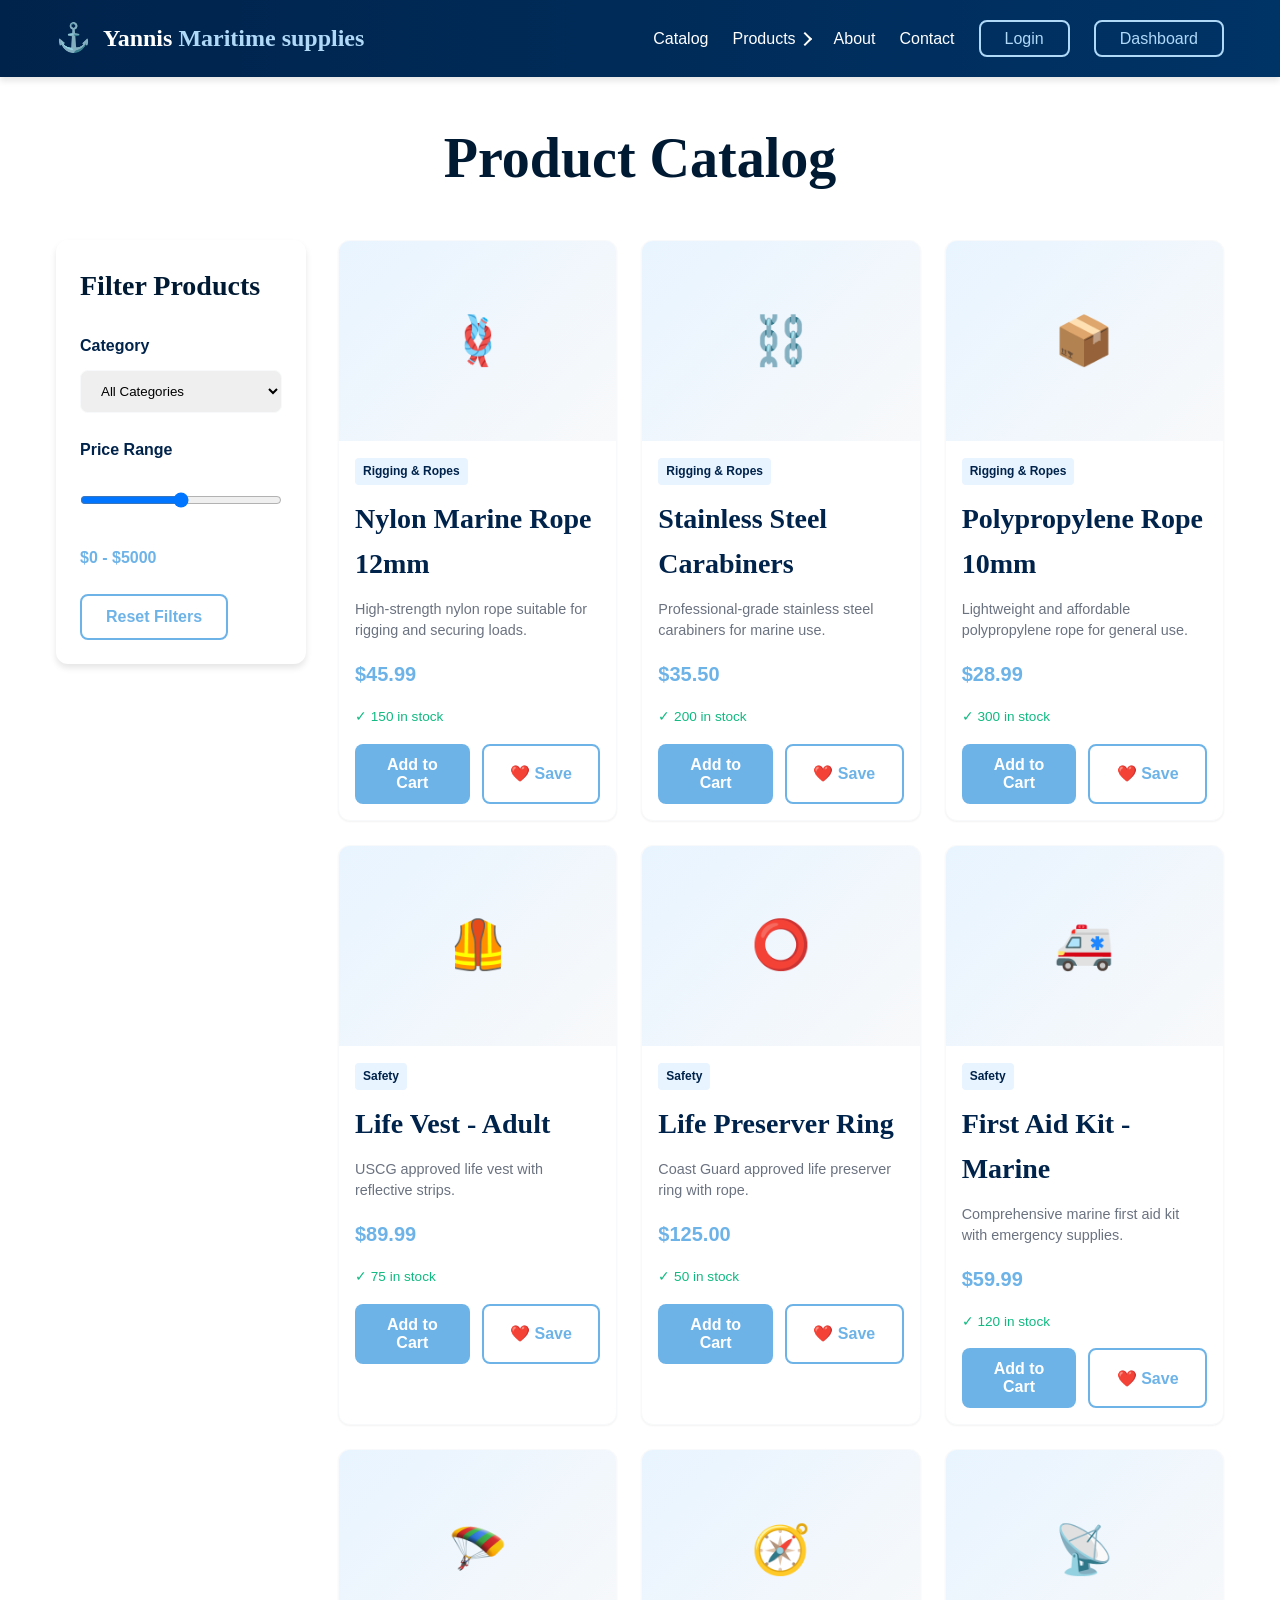
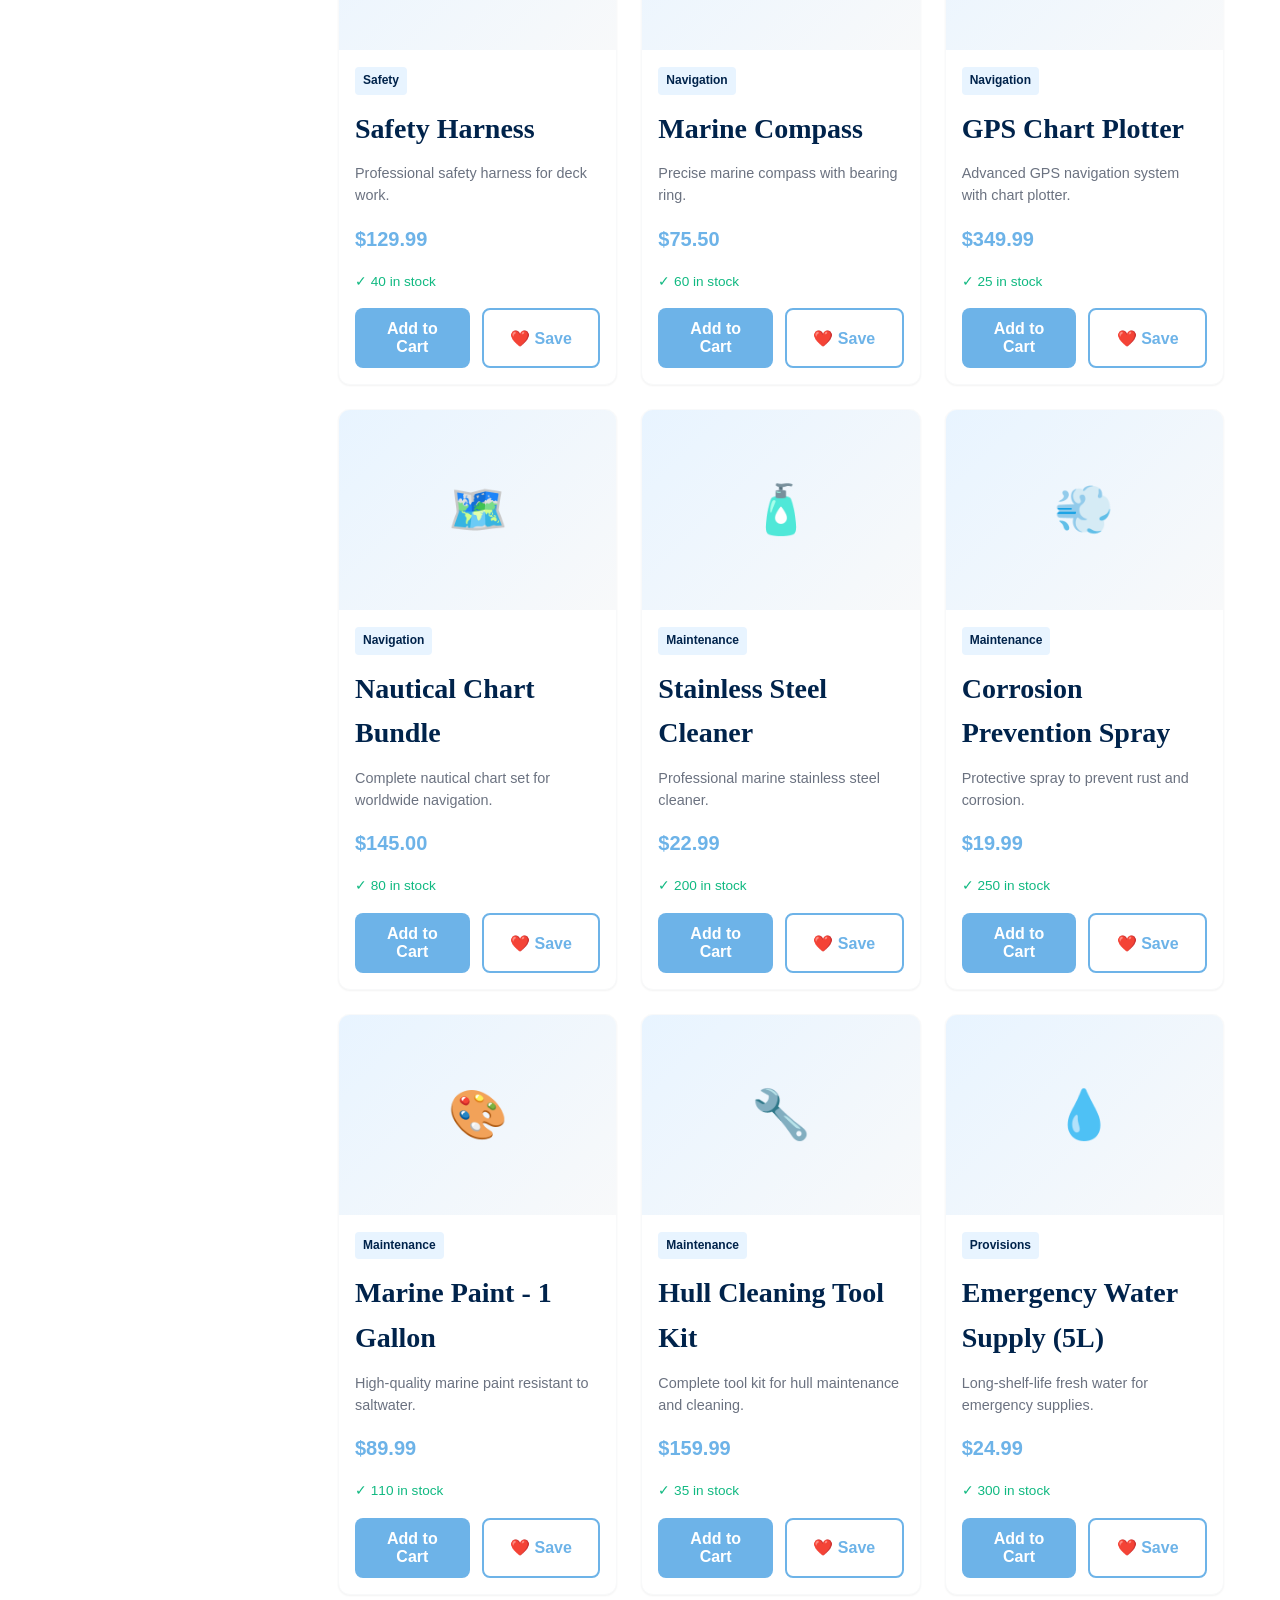
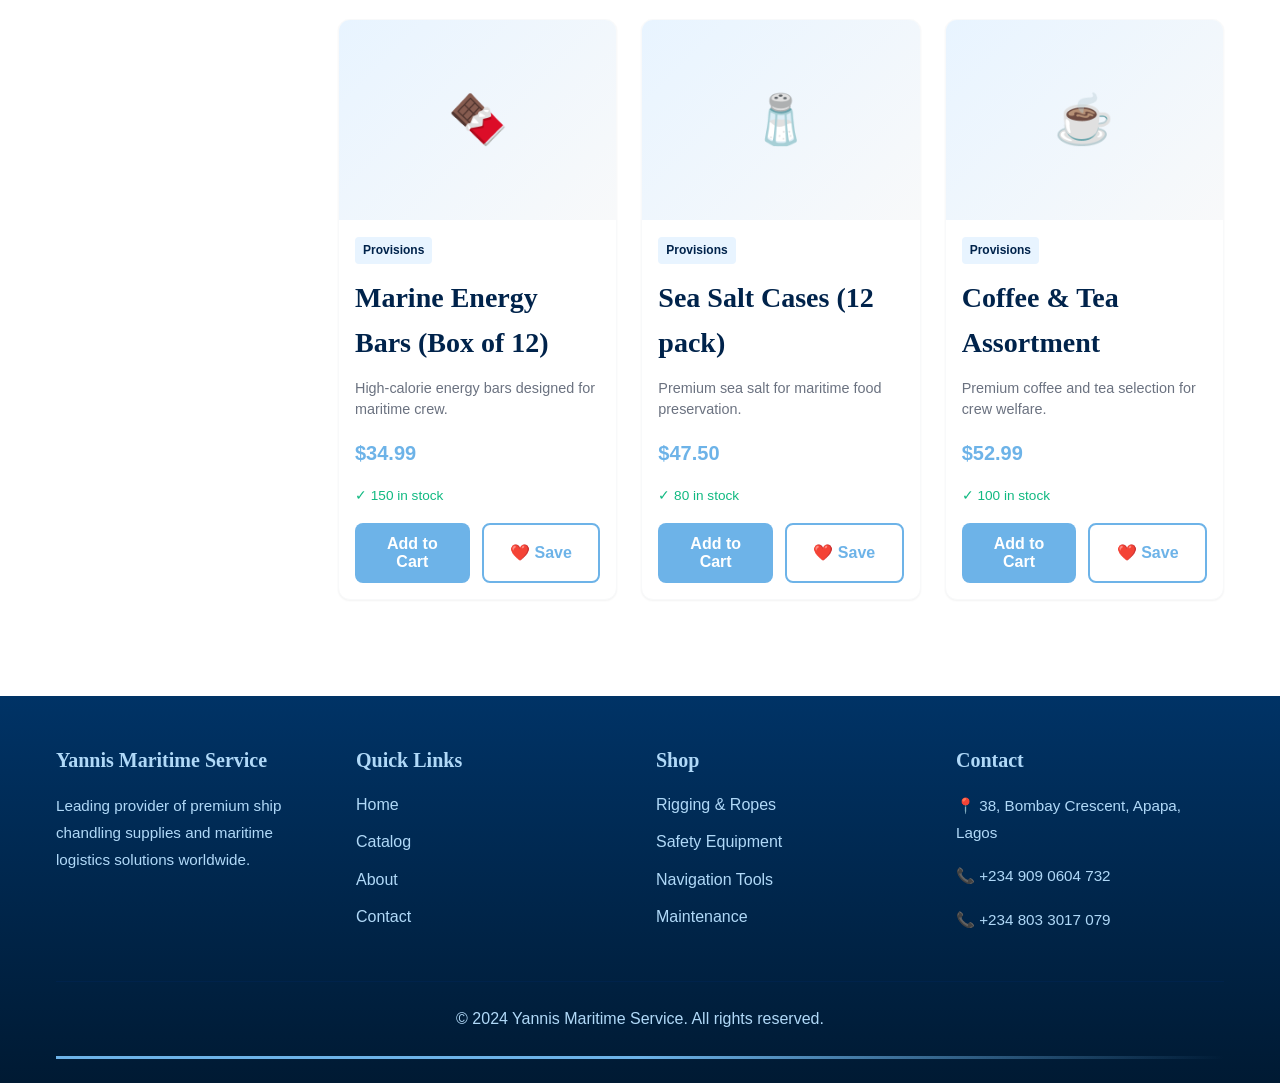
==== catalog.html @ 9919a370 "Initial project import" ====
<!doctype html>
<html lang="en">
  <head>
    <meta charset="UTF-8" />
    <meta name="viewport" content="width=device-width, initial-scale=1.0" />
    <title>Product Catalog - Yannis Maritime Service</title>
    <link rel="stylesheet" href="css/styles.css" />
    <link rel="stylesheet" href="css/responsive.css" />
  </head>
  <body>
    <!-- Navigation -->
    <nav class="navbar">
      <div class="container">
        <div class="nav-content">
          <div class="logo">
            <span class="logo-icon">⚓</span>
            <span class="logo-text"
              >Yannis <span class="logo-accent">Maritime supplies</span></span
            >
          </div>

          <div class="nav-toggle" id="navToggle">
            <span></span>
            <span></span>
            <span></span>
          </div>

          <ul class="nav-menu" id="navMenu">
            <li><a href="catalog.html">Catalog</a></li>
            <li class="dropdown">
              <a href="#products" class="dropdown-toggle">Products</a>
              <ul class="dropdown-menu">
                <li>
                  <a href="catalog.html?category=rigging">Rigging & Ropes</a>
                </li>
                <li>
                  <a href="catalog.html?category=safety">Safety Equipment</a>
                </li>
                <li>
                  <a href="catalog.html?category=navigation"
                    >Navigation Tools</a
                  >
                </li>
                <li>
                  <a href="catalog.html?category=maintenance">Maintenance</a>
                </li>
                <li>
                  <a href="catalog.html?category=provisions">Provisions</a>
                </li>
              </ul>
            </li>
            <li><a href="index.html#about">About</a></li>
            <li><a href="index.html#contact">Contact</a></li>
            <li><a href="login.html" class="btn-login">Login</a></li>
            <li>
              <a href="dashboard.html" class="btn-dashboard">Dashboard</a>
            </li>
          </ul>
        </div>
      </div>
    </nav>

    <!-- Catalog Section -->
    <section class="catalog-section">
      <div class="container">
        <h1>Product Catalog</h1>

        <div class="catalog-wrapper">
          <!-- Filter Section -->
          <aside class="filters">
            <h3>Filter Products</h3>
            <div class="filter-group">
              <label>Category</label>
              <select id="categoryFilter" onchange="filterProducts()">
                <option value="">All Categories</option>
                <option value="rigging">Rigging & Ropes</option>
                <option value="safety">Safety Equipment</option>
                <option value="navigation">Navigation Tools</option>
                <option value="maintenance">Maintenance</option>
                <option value="provisions">Provisions</option>
              </select>
            </div>
            <div class="filter-group">
              <label>Price Range</label>
              <input
                type="range"
                id="priceFilter"
                min="0"
                max="5000"
                step="100"
                onchange="filterProducts()"
              />
              <span id="priceValue">$0 - $5000</span>
            </div>
            <button onclick="resetFilters()" class="btn btn-secondary">
              Reset Filters
            </button>
          </aside>

          <!-- Products Grid -->
          <main class="products-grid">
            <div id="productsContainer" class="grid">
              <!-- Products will be loaded here by JavaScript -->
            </div>
          </main>
        </div>
      </div>
    </section>

    <!-- Footer -->
    <footer class="footer">
      <div class="container">
        <div class="footer-content">
          <div class="footer-section">
            <h4>Yannis Maritime Service</h4>
            <p>
              Leading provider of premium ship chandling supplies and maritime
              logistics solutions worldwide.
            </p>
          </div>
          <div class="footer-section">
            <h4>Quick Links</h4>
            <ul>
              <li><a href="index.html">Home</a></li>
              <li><a href="catalog.html">Catalog</a></li>
              <li><a href="index.html#about">About</a></li>
              <li><a href="index.html#contact">Contact</a></li>
            </ul>
          </div>
          <div class="footer-section">
            <h4>Shop</h4>
            <ul>
              <li>
                <a href="catalog.html?category=rigging">Rigging & Ropes</a>
              </li>
              <li>
                <a href="catalog.html?category=safety">Safety Equipment</a>
              </li>
              <li>
                <a href="catalog.html?category=navigation">Navigation Tools</a>
              </li>
              <li>
                <a href="catalog.html?category=maintenance">Maintenance</a>
              </li>
            </ul>
          </div>
          <div class="footer-section">
            <h4>Contact</h4>
            <p>📍 38, Bombay Crescent, Apapa, Lagos</p>
            <p>📞 +234 909 0604 732</p>
            <p>📞 +234 803 3017 079</p>
          </div>
        </div>
        <div class="footer-bottom">
          <p>&copy; 2024 Yannis Maritime Service. All rights reserved.</p>
        </div>
      </div>
    </footer>

    <script src="js/main.js"></script>
    <script src="js/catalog.js"></script>
  </body>
</html>
---- css/styles.css ----
/* ============================================
   LIMANI SUPPLY - MAIN STYLES (HTML/CSS/JS)
   Nautical Theme with Navy Blue #00234B
   ============================================ */

/* ============ ROOT & VARIABLES ============ */
:root {
    /* Nautical Colors */
    --color-primary: #00234B;
    --color-primary-dark: #001a33;
    --color-primary-light: #003366;
    
    /* Ocean Blues */
    --color-ocean-dark: #0a2348;
    --color-ocean: #6db3e8;
    --color-ocean-light: #b0d9f8;
    --color-ocean-lighter: #e8f4ff;
    
    /* Neutrals */
    --color-white: #ffffff;
    --color-gray-light: #f8f9fa;
    --color-gray: #6b7280;
    --color-gray-dark: #333333;
    --color-black: #000000;
    
    /* Accent Colors */
    --color-success: #10b981;
    --color-warning: #f59e0b;
    --color-error: #ef4444;
    
    /* Typography */
    --font-serif: 'Georgia', 'Times New Roman', serif;
    --font-sans: -apple-system, BlinkMacSystemFont, 'Segoe UI', 'Roboto', 'Oxygen', sans-serif;
    
    /* Spacing */
    --spacing-xs: 8px;
    --spacing-sm: 12px;
    --spacing-md: 16px;
    --spacing-lg: 24px;
    --spacing-xl: 32px;
    --spacing-2xl: 48px;
    
    /* Border Radius */
    --radius-sm: 4px;
    --radius-md: 8px;
    --radius-lg: 12px;
    
    /* Shadows */
    --shadow-sm: 0 1px 2px rgba(0, 0, 0, 0.05);
    --shadow-md: 0 4px 6px rgba(0, 0, 0, 0.1);
    --shadow-lg: 0 10px 15px rgba(0, 0, 0, 0.1);
}

/* ============ RESET & BASE ============ */
* {
    margin: 0;
    padding: 0;
    box-sizing: border-box;
}

html {
    scroll-behavior: smooth;
    font-size: 16px;
}

body {
    font-family: var(--font-sans);
    color: var(--color-gray-dark);
    background-color: var(--color-white);
    line-height: 1.6;
    overflow-x: hidden;
}

/* ============ TYPOGRAPHY ============ */
h1, h2, h3, h4, h5, h6 {
    font-family: var(--font-serif);
    font-weight: bold;
    margin-bottom: var(--spacing-md);
    color: var(--color-primary-dark);
}

h1 {
    font-size: 3.5rem;
    line-height: 1.2;
}

h2 {
    font-size: 2.5rem;
    line-height: 1.2;
}

h3 {
    font-size: 1.75rem;
}

h4 {
    font-size: 1.25rem;
}

p {
    margin-bottom: var(--spacing-md);
}

a {
    color: var(--color-ocean);
    text-decoration: none;
    transition: color 0.3s ease;
}

a:hover {
    color: var(--color-primary);
}

/* ============ CONTAINER ============ */
.container {
    max-width: 1200px;
    margin: 0 auto;
    padding: 0 var(--spacing-md);
}

/* ============ BUTTONS ============ */
.btn {
    display: inline-block;
    padding: var(--spacing-sm) var(--spacing-lg);
    border: none;
    border-radius: var(--radius-md);
    font-size: 1rem;
    font-weight: 600;
    cursor: pointer;
    transition: all 0.3s ease;
    text-align: center;
    text-decoration: none;
    font-family: var(--font-sans);
}

.btn-primary {
    background-color: var(--color-ocean);
    color: var(--color-white);
}

.btn-primary:hover {
    background-color: #5fa5d8;
    box-shadow: var(--shadow-lg);
}

.btn-primary-light {
    background-color: var(--color-ocean);
    color: var(--color-white);
}

.btn-primary-light:hover {
    background-color: #5fa5d8;
}

.btn-secondary {
    background-color: transparent;
    color: var(--color-ocean);
    border: 2px solid var(--color-ocean);
}

.btn-secondary:hover {
    background-color: var(--color-ocean);
    color: var(--color-white);
}

.btn-block {
    width: 100%;
}

.btn-alt {
    width: 100%;
    padding: var(--spacing-sm) var(--spacing-lg);
    background-color: var(--color-white);
    border: 2px solid var(--color-gray);
    border-radius: var(--radius-md);
    cursor: pointer;
    font-weight: 600;
    transition: all 0.3s ease;
}

.btn-alt:hover {
    background-color: var(--color-gray-light);
}

/* ============ NAVBAR ============ */
.navbar {
    background: linear-gradient(to right, var(--color-primary), var(--color-primary-light));
    padding: var(--spacing-md) 0;
    box-shadow: var(--shadow-md);
    position: sticky;
    top: 0;
    z-index: 100;
}

.nav-content {
    display: flex;
    justify-content: space-between;
    align-items: center;
}

.logo {
    display: flex;
    align-items: center;
    gap: var(--spacing-sm);
    font-size: 1.5rem;
    font-weight: bold;
    color: var(--color-white);
    font-family: var(--font-serif);
}

.logo-icon {
    font-size: 1.75rem;
    animation: wave 2s ease-in-out infinite;
}

.logo-text {
    color: var(--color-white);
}

.logo-accent {
    color: var(--color-ocean-light);
}

/* Animations */
@keyframes wave {
    0%, 100% {
        transform: translateY(0);
    }
    50% {
        transform: translateY(-5px);
    }
}

.nav-menu {
    display: flex;
    list-style: none;
    gap: var(--spacing-lg);
    align-items: center;
}

.nav-menu a {
    color: var(--color-white);
    font-weight: 500;
    transition: color 0.3s ease;
}

.nav-menu a:hover {
    color: var(--color-ocean-light);
}

.btn-login,
.btn-dashboard {
    padding: var(--spacing-xs) var(--spacing-lg);
    background-color: transparent;
    border: 2px solid var(--color-ocean-light);
    border-radius: var(--radius-md);
    color: var(--color-ocean-light) !important;
    transition: all 0.3s ease;
}

.btn-dashboard:hover,
.btn-login:hover {
    background-color: var(--color-ocean-light);
    color: var(--color-primary) !important;
}

/* Dropdown */
.dropdown {
    position: relative;
}

.dropdown-toggle::after {
    content: '';
    display: inline-block;
    width: 8px;
    height: 8px;
    border-right: 2px solid currentColor;
    border-bottom: 2px solid currentColor;
    transform: rotate(-45deg);
    margin-left: 4px;
}

.dropdown-menu {
    display: none;
    position: absolute;
    top: 100%;
    left: 0;
    background-color: var(--color-white);
    list-style: none;
    border-radius: var(--radius-md);
    box-shadow: var(--shadow-lg);
    min-width: 200px;
    margin-top: var(--spacing-sm);
    z-index: 10;
}

.dropdown:hover .dropdown-menu {
    display: block;
}

.dropdown-menu li {
    border-bottom: 1px solid var(--color-gray-light);
}

.dropdown-menu li:last-child {
    border-bottom: none;
}

.dropdown-menu a {
    display: block;
    padding: var(--spacing-sm) var(--spacing-md);
    color: var(--color-gray-dark);
    transition: all 0.3s ease;
}

.dropdown-menu a:hover {
    background-color: var(--color-gray-light);
    color: var(--color-ocean);
    padding-left: var(--spacing-lg);
}

/* Mobile Menu Toggle */
.nav-toggle {
    display: none;
    flex-direction: column;
    cursor: pointer;
    gap: 6px;
}

.nav-toggle span {
    width: 25px;
    height: 3px;
    background-color: var(--color-white);
    border-radius: 2px;
    transition: all 0.3s ease;
}

/* ============ HERO SECTION ============ */
.hero {
    position: relative;
    padding: var(--spacing-2xl) 0;
    color: var(--color-white);
    overflow: hidden;
    min-height: 600px;
    display: flex;
    align-items: center;
}

.hero-bg {
    position: absolute;
    inset: 0;
    background: linear-gradient(135deg, var(--color-primary) 0%, var(--color-primary-light) 50%, var(--color-ocean-dark) 100%);
    z-index: 1;
    opacity: 0.95;
}

.hero-bg::before {
    content: '';
    position: absolute;
    inset: 0;
    background-image: 
        radial-gradient(circle at 20% 50%, rgba(109, 179, 232, 0.1) 0%, transparent 50%),
        radial-gradient(circle at 80% 80%, rgba(109, 179, 232, 0.05) 0%, transparent 50%);
    z-index: 1;
}

.hero-content {
    position: relative;
    z-index: 2;
    max-width: 800px;
    animation: fadeInUp 1s ease-out;
}

@keyframes fadeInUp {
    from {
        opacity: 0;
        transform: translateY(30px);
    }
    to {
        opacity: 1;
        transform: translateY(0);
    }
}

.hero h1 {
    color: var(--color-white);
    margin-bottom: var(--spacing-lg);
    font-size: 3.5rem;
}

.hero p {
    color: var(--color-ocean-lighter);
    font-size: 1.125rem;
    margin-bottom: var(--spacing-xl);
    line-height: 1.8;
}

.hero-buttons {
    display: flex;
    gap: var(--spacing-md);
    flex-wrap: wrap;
}

/* ============ FEATURES SECTION ============ */
.features {
    padding: var(--spacing-2xl) 0;
    background-color: var(--color-gray-light);
}

.features h2 {
    text-align: center;
    margin-bottom: var(--spacing-2xl);
}

.features-grid {
    display: grid;
    grid-template-columns: repeat(auto-fit, minmax(300px, 1fr));
    gap: var(--spacing-lg);
}

.feature-card {
    background-color: var(--color-white);
    padding: var(--spacing-lg);
    border-radius: var(--radius-lg);
    box-shadow: var(--shadow-md);
    border-top: 4px solid var(--color-ocean);
    transition: all 0.3s ease;
}

.feature-card:hover {
    transform: translateY(-5px);
    box-shadow: var(--shadow-lg);
}

.feature-card h3 {
    color: var(--color-primary);
    margin-bottom: var(--spacing-md);
}

.feature-card p {
    color: var(--color-gray);
    line-height: 1.7;
}

/* ============ CTA SECTION ============ */
.cta {
    background: linear-gradient(135deg, var(--color-primary) 0%, var(--color-primary-light) 100%);
    color: var(--color-white);
    padding: var(--spacing-2xl) 0;
    text-align: center;
}

.cta h2 {
    color: var(--color-white);
    margin-bottom: var(--spacing-md);
}

.cta p {
    color: var(--color-ocean-lighter);
    font-size: 1.125rem;
    margin-bottom: var(--spacing-lg);
    max-width: 600px;
    margin-left: auto;
    margin-right: auto;
}

/* ============ FOOTER ============ */
.footer {
    background: linear-gradient(to bottom, var(--color-primary-light), var(--color-primary-dark));
    color: var(--color-ocean-light);
    padding: var(--spacing-2xl) 0 var(--spacing-lg);
    margin-top: var(--spacing-2xl);
}

.footer-content {
    display: grid;
    grid-template-columns: repeat(auto-fit, minmax(250px, 1fr));
    gap: var(--spacing-xl);
    margin-bottom: var(--spacing-xl);
}

.footer-section h4 {
    color: var(--color-ocean-light);
    margin-bottom: var(--spacing-md);
}

.footer-section p {
    color: var(--color-ocean-light);
    font-size: 0.95rem;
    line-height: 1.8;
}

.footer-section ul {
    list-style: none;
}

.footer-section ul li {
    margin-bottom: var(--spacing-sm);
}

.footer-section a {
    color: var(--color-ocean-light);
}

.footer-section a:hover {
    color: var(--color-white);
    text-decoration: underline;
}

.footer-bottom {
    border-top: 1px solid var(--color-primary);
    padding-top: var(--spacing-lg);
    text-align: center;
    color: var(--color-ocean-light);
}

.footer-bottom::after {
    content: '';
    display: block;
    height: 3px;
    background: linear-gradient(90deg, var(--color-ocean) 0%, var(--color-ocean) 50%, transparent 100%);
    margin-top: var(--spacing-lg);
}

/* ============ CATALOG PAGE ============ */
.catalog-section {
    padding: var(--spacing-2xl) 0;
    min-height: 600px;
}

.catalog-section h1 {
    text-align: center;
    margin-bottom: var(--spacing-2xl);
}

.catalog-wrapper {
    display: grid;
    grid-template-columns: 250px 1fr;
    gap: var(--spacing-xl);
}

.filters {
    background-color: var(--color-white);
    padding: var(--spacing-lg);
    border-radius: var(--radius-lg);
    box-shadow: var(--shadow-md);
    height: fit-content;
    position: sticky;
    top: 100px;
}

.filters h3 {
    margin-bottom: var(--spacing-lg);
}

.filter-group {
    margin-bottom: var(--spacing-lg);
}

.filter-group label {
    display: block;
    margin-bottom: var(--spacing-sm);
    font-weight: 600;
    color: var(--color-primary);
}

.filter-group select,
.filter-group input {
    width: 100%;
    padding: var(--spacing-sm) var(--spacing-md);
    border: 1px solid var(--color-gray-light);
    border-radius: var(--radius-md);
    font-family: var(--font-sans);
}

.filter-group input[type="range"] {
    padding: var(--spacing-md) 0;
}

#priceValue {
    display: block;
    margin-top: var(--spacing-sm);
    color: var(--color-ocean);
    font-weight: 600;
}

.products-grid .grid {
    display: grid;
    grid-template-columns: repeat(auto-fill, minmax(250px, 1fr));
    gap: var(--spacing-lg);
}

.product-card {
    background-color: var(--color-white);
    border: 1px solid var(--color-gray-light);
    border-radius: var(--radius-lg);
    overflow: hidden;
    box-shadow: var(--shadow-sm);
    transition: all 0.3s ease;
}

.product-card:hover {
    box-shadow: var(--shadow-lg);
    transform: translateY(-5px);
}

.product-image {
    width: 100%;
    height: 200px;
    background: linear-gradient(135deg, var(--color-ocean-lighter), var(--color-gray-light));
    display: flex;
    align-items: center;
    justify-content: center;
    font-size: 3rem;
}

.product-body {
    padding: var(--spacing-md);
}

.product-category {
    display: inline-block;
    background-color: var(--color-ocean-lighter);
    color: var(--color-primary);
    padding: 4px 8px;
    border-radius: var(--radius-sm);
    font-size: 0.75rem;
    font-weight: 600;
    margin-bottom: var(--spacing-sm);
}

.product-name {
    font-weight: 600;
    margin-bottom: var(--spacing-sm);
    color: var(--color-primary);
}

.product-description {
    font-size: 0.9rem;
    color: var(--color-gray);
    margin-bottom: var(--spacing-md);
    line-height: 1.5;
}

.product-price {
    font-size: 1.25rem;
    font-weight: bold;
    color: var(--color-ocean);
    margin-bottom: var(--spacing-md);
}

.product-stock {
    font-size: 0.85rem;
    margin-bottom: var(--spacing-md);
}

.product-stock.in-stock {
    color: var(--color-success);
}

.product-stock.out-of-stock {
    color: var(--color-error);
}

.product-actions {
    display: flex;
    gap: var(--spacing-sm);
}

.product-actions button {
    flex: 1;
}

/* ============ DASHBOARD ============ */
.dashboard-wrapper {
    display: grid;
    grid-template-columns: 250px 1fr;
    min-height: calc(100vh - 200px);
    padding: var(--spacing-lg) 0;
    gap: var(--spacing-lg);
}

.dashboard-sidebar {
    background-color: var(--color-primary);
    padding: var(--spacing-lg);
    border-radius: var(--radius-lg);
    height: fit-content;
    position: sticky;
    top: 100px;
}

.sidebar-menu h3 {
    color: var(--color-white);
    margin-bottom: var(--spacing-lg);
}

.sidebar-menu ul {
    list-style: none;
}

.sidebar-menu li {
    margin-bottom: var(--spacing-sm);
}

.menu-item {
    display: block;
    padding: var(--spacing-sm) var(--spacing-md);
    color: var(--color-ocean-light);
    border-left: 3px solid transparent;
    transition: all 0.3s ease;
    text-decoration: none;
}

.menu-item:hover,
.menu-item.active {
    background-color: var(--color-primary-light);
    color: var(--color-white);
    border-left-color: var(--color-ocean);
    padding-left: var(--spacing-lg);
}

.dashboard-content {
    background-color: var(--color-white);
    padding: var(--spacing-lg);
    border-radius: var(--radius-lg);
    box-shadow: var(--shadow-md);
}

.dashboard-section {
    display: none;
}

.dashboard-section.active {
    display: block;
    animation: fadeInUp 0.3s ease;
}

.dashboard-section h2 {
    margin-bottom: var(--spacing-xl);
    color: var(--color-primary);
}

.stats-grid {
    display: grid;
    grid-template-columns: repeat(auto-fit, minmax(200px, 1fr));
    gap: var(--spacing-lg);
    margin-bottom: var(--spacing-2xl);
}

.stat-card {
    background: linear-gradient(135deg, var(--color-ocean-lighter), var(--color-white));
    padding: var(--spacing-lg);
    border-radius: var(--radius-lg);
    border-left: 4px solid var(--color-ocean);
    display: flex;
    align-items: center;
    gap: var(--spacing-md);
}

.stat-icon {
    font-size: 2.5rem;
}

.stat-label {
    color: var(--color-gray);
    font-size: 0.9rem;
    margin: 0;
}

.stat-value {
    color: var(--color-primary);
    font-size: 1.75rem;
    font-weight: bold;
    margin: 0;
}

.recent-orders {
    margin-top: var(--spacing-2xl);
}

.recent-orders h3 {
    margin-bottom: var(--spacing-lg);
}

table {
    width: 100%;
    border-collapse: collapse;
    background-color: var(--color-white);
}

tbody tr {
    border-bottom: 1px solid var(--color-gray-light);
    transition: background-color 0.3s ease;
}

tbody tr:hover {
    background-color: var(--color-gray-light);
}

th {
    background-color: var(--color-gray-light);
    padding: var(--spacing-md);
    text-align: left;
    font-weight: 600;
    color: var(--color-primary);
}

td {
    padding: var(--spacing-md);
}

.badge {
    display: inline-block;
    padding: 4px 12px;
    border-radius: 20px;
    font-size: 0.85rem;
    font-weight: 600;
}

.badge-delivered {
    background-color: #d1fae5;
    color: var(--color-success);
}

.badge-shipped {
    background-color: #dbeafe;
    color: #3b82f6;
}

.badge-pending {
    background-color: #fed7aa;
    color: var(--color-warning);
}

/* ============ LOGIN PAGE ============ */
.login-section {
    padding: var(--spacing-2xl);
    background-color: var(--color-gray-light);
    min-height: calc(100vh - 200px);
    display: flex;
    align-items: center;
    justify-content: center;
}

.login-container {
    display: grid;
    grid-template-columns: 1fr 1fr;
    gap: var(--spacing-2xl);
    max-width: 900px;
    width: 100%;
}

.login-box {
    background-color: var(--color-white);
    padding: var(--spacing-2xl);
    border-radius: var(--radius-lg);
    box-shadow: var(--shadow-lg);
}

.login-box h2 {
    color: var(--color-primary);
    margin-bottom: var(--spacing-sm);
}

.login-box > p {
    color: var(--color-gray);
    margin-bottom: var(--spacing-xl);
}

.login-form {
    display: flex;
    flex-direction: column;
    gap: var(--spacing-lg);
}

.form-group {
    display: flex;
    flex-direction: column;
}

.form-group label {
    margin-bottom: var(--spacing-sm);
    font-weight: 600;
    color: var(--color-primary);
}

.form-group input {
    padding: var(--spacing-sm) var(--spacing-md);
    border: 1px solid var(--color-gray-light);
    border-radius: var(--radius-md);
    font-family: var(--font-sans);
    transition: border-color 0.3s ease;
}

.form-group input:focus {
    outline: none;
    border-color: var(--color-ocean);
    box-shadow: 0 0 0 3px rgba(109, 179, 232, 0.1);
}

.form-remember {
    display: flex;
    justify-content: space-between;
    align-items: center;
    font-size: 0.9rem;
}

.form-remember label {
    display: flex;
    align-items: center;
    gap: var(--spacing-sm);
    cursor: pointer;
}

.form-remember a {
    color: var(--color-ocean);
}

.login-divider {
    text-align: center;
    color: var(--color-gray);
    position: relative;
    margin: var(--spacing-lg) 0;
}

.login-divider::before,
.login-divider::after {
    content: '';
    position: absolute;
    top: 50%;
    width: 45%;
    height: 1px;
    background-color: var(--color-gray-light);
}

.login-divider::before {
    left: 0;
}

.login-divider::after {
    right: 0;
}

.login-alternative {
    display: flex;
    gap: var(--spacing-md);
}

.login-footer {
    text-align: center;
    color: var(--color-gray);
}

.login-footer a {
    color: var(--color-ocean);
    font-weight: 600;
}

.login-benefits {
    background: linear-gradient(135deg, var(--color-primary), var(--color-primary-light));
    color: var(--color-white);
    padding: var(--spacing-2xl);
    border-radius: var(--radius-lg);
}

.login-benefits h3 {
    color: var(--color-white);
    margin-bottom: var(--spacing-lg);
}

.login-benefits ul {
    list-style: none;
}

.login-benefits li {
    padding: var(--spacing-sm) 0;
    font-size: 1.05rem;
    line-height: 1.8;
}

/* ============ FORMS ============ */
.account-form {
    max-width: 600px;
    display: flex;
    flex-direction: column;
    gap: var(--spacing-lg);
}

.account-form input {
    padding: var(--spacing-md) var(--spacing-md);
    border: 1px solid var(--color-gray-light);
    border-radius: var(--radius-md);
    font-family: var(--font-sans);
    font-size: 1rem;
}

.account-form input:focus {
    outline: none;
    border-color: var(--color-ocean);
    box-shadow: 0 0 0 3px rgba(109, 179, 232, 0.1);
}

/* ============ SETTINGS ============ */
.settings-options {
    display: flex;
    flex-direction: column;
    gap: var(--spacing-lg);
}

.setting-item {
    display: flex;
    justify-content: space-between;
    align-items: center;
    padding: var(--spacing-lg);
    background-color: var(--color-gray-light);
    border-radius: var(--radius-md);
}

.setting-item h4 {
    margin: 0;
}

.toggle {
    position: relative;
    display: inline-flex;
    align-items: center;
    cursor: pointer;
}

.toggle input {
    display: none;
}

.toggle-switch {
    width: 50px;
    height: 28px;
    background-color: var(--color-gray-light);
    border-radius: 14px;
    transition: background-color 0.3s ease;
    position: relative;
}

.toggle-switch::after {
    content: '';
    position: absolute;
    width: 24px;
    height: 24px;
    background-color: var(--color-white);
    border-radius: 50%;
    top: 2px;
    left: 2px;
    transition: left 0.3s ease;
    box-shadow: var(--shadow-sm);
}

.toggle input:checked + .toggle-switch {
    background-color: var(--color-ocean);
}

.toggle input:checked + .toggle-switch::after {
    left: 24px;
}

/* ============ UTILITIES ============ */
.text-center {
    text-align: center;
}

.mt-md {
    margin-top: var(--spacing-lg);
}

.mb-md {
    margin-bottom: var(--spacing-lg);
}

.hidden {
    display: none;
}
---- css/responsive.css ----
/* ============================================
   RESPONSIVE DESIGN - Mobile & Tablet
   ============================================ */

/* ============ TABLETS (768px) ============ */
@media (max-width: 768px) {
    h1 {
        font-size: 2.5rem;
    }

    h2 {
        font-size: 2rem;
    }

    h3 {
        font-size: 1.5rem;
    }

    /* Navigation */
    .nav-toggle {
        display: flex;
    }

    .nav-menu {
        display: none;
        position: absolute;
        top: 100%;
        left: 0;
        right: 0;
        flex-direction: column;
        background-color: var(--color-primary);
        padding: var(--spacing-lg);
        gap: var(--spacing-md);
        box-shadow: var(--shadow-lg);
    }

    .nav-menu.active {
        display: flex;
    }

    .nav-menu li {
        width: 100%;
    }

    .nav-menu a {
        display: block;
        padding: var(--spacing-md);
    }

    .dropdown-menu {
        position: static;
        display: none;
        background-color: var(--color-primary-light);
        box-shadow: none;
        margin-top: 0;
    }

    .dropdown {
        width: 100%;
    }

    .dropdown:hover .dropdown-menu {
        display: none;
    }

    .dropdown.active .dropdown-menu {
        display: block;
    }

    .dropdown-toggle::after {
        float: right;
    }

    .dropdown-menu a {
        padding: var(--spacing-sm) var(--spacing-md);
    }

    /* Hero */
    .hero {
        padding: var(--spacing-xl) 0;
        min-height: 400px;
    }

    .hero h1 {
        font-size: 2rem;
    }

    .hero p {
        font-size: 1rem;
    }

    .hero-buttons {
        flex-direction: column;
    }

    .hero-buttons a {
        width: 100%;
        text-align: center;
    }

    /* Features */
    .features {
        padding: var(--spacing-xl) 0;
    }

    .features-grid {
        grid-template-columns: 1fr;
    }

    /* Catalog */
    .catalog-wrapper {
        grid-template-columns: 1fr;
    }

    .filters {
        position: static;
        top: auto;
    }

    /* Dashboard */
    .dashboard-wrapper {
        grid-template-columns: 1fr;
    }

    .dashboard-sidebar {
        position: static;
        top: auto;
    }

    .sidebar-menu ul {
        display: grid;
        grid-template-columns: repeat(auto-fit, minmax(120px, 1fr));
        gap: var(--spacing-sm);
    }

    .sidebar-menu li {
        margin-bottom: 0;
    }

    .menu-item {
        padding: var(--spacing-md);
        border-left: none;
        border-bottom: 3px solid transparent;
    }

    .menu-item.active {
        border-left: none;
        border-bottom-color: var(--color-ocean);
    }

    /* Login */
    .login-container {
        grid-template-columns: 1fr;
    }

    .login-benefits {
        display: none;
    }

    /* Footer */
    .footer-content {
        grid-template-columns: repeat(2, 1fr);
    }
}

/* ============ MOBILE (480px) ============ */
@media (max-width: 480px) {
    :root {
        font-size: 14px;
    }

    h1 {
        font-size: 1.75rem;
    }

    h2 {
        font-size: 1.5rem;
    }

    h3 {
        font-size: 1.25rem;
    }

    .container {
        padding: 0 var(--spacing-sm);
    }

    /* Logo */
    .logo {
        font-size: 1rem;
    }

    .logo-icon {
        font-size: 1.25rem;
    }

    /* Buttons */
    .btn {
        padding: var(--spacing-sm) var(--spacing-md);
        font-size: 0.9rem;
    }

    /* Hero */
    .hero {
        padding: var(--spacing-lg) 0;
        min-height: 300px;
    }

    .hero-content {
        max-width: 100%;
    }

    .hero h1 {
        font-size: 1.5rem;
        margin-bottom: var(--spacing-md);
    }

    .hero p {
        font-size: 0.95rem;
        margin-bottom: var(--spacing-lg);
    }

    /* Features */
    .features h2 {
        font-size: 1.5rem;
        margin-bottom: var(--spacing-xl);
    }

    .features-grid {
        gap: var(--spacing-md);
    }

    .feature-card {
        padding: var(--spacing-md);
    }

    /* Catalog Grid */
    .products-grid .grid {
        grid-template-columns: 1fr;
    }

    .catalog-wrapper {
        gap: var(--spacing-md);
    }

    .filters {
        padding: var(--spacing-md);
    }

    /* Catalog Sidebar */
    .filters h3 {
        margin-bottom: var(--spacing-md);
    }

    .filter-group {
        margin-bottom: var(--spacing-md);
    }

    /* Stats Grid */
    .stats-grid {
        grid-template-columns: 1fr;
        gap: var(--spacing-md);
    }

    .stat-card {
        padding: var(--spacing-md);
    }

    .stat-icon {
        font-size: 2rem;
    }

    .stat-value {
        font-size: 1.5rem;
    }

    /* Table */
    table {
        font-size: 0.85rem;
    }

    th,
    td {
        padding: var(--spacing-sm);
    }

    /* Footer */
    .footer-content {
        grid-template-columns: 1fr;
        gap: var(--spacing-lg);
    }

    .footer {
        padding: var(--spacing-lg) 0 var(--spacing-md);
    }

    /* Account Form */
    .account-form {
        gap: var(--spacing-md);
    }

    .form-group input {
        padding: var(--spacing-sm);
    }

    /* Login Box */
    .login-box {
        padding: var(--spacing-lg);
    }

    .login-form {
        gap: var(--spacing-md);
    }

    /* Settings */
    .setting-item {
        padding: var(--spacing-md);
        flex-direction: column;
        align-items: flex-start;
        gap: var(--spacing-md);
    }

    .setting-item h4 {
        margin: 0;
        width: 100%;
    }

    .toggle {
        width: 100%;
        justify-content: flex-end;
    }
}

/* ============ SMALL MOBILE (320px) ============ */
@media (max-width: 320px) {
    h1 {
        font-size: 1.5rem;
    }

    h2 {
        font-size: 1.25rem;
    }

    /* Navigation adjust */
    .nav-menu a {
        font-size: 0.9rem;
        padding: var(--spacing-sm);
    }

    /* Button spacing */
    .hero-buttons {
        flex-direction: column;
    }

    .btn {
        width: 100%;
    }

    /* Feature cards */
    .feature-card {
        padding: var(--spacing-sm);
    }

    .feature-card h3 {
        font-size: 1rem;
    }

    /* Stats */
    .stat-card {
        gap: var(--spacing-sm);
    }

    /* Stat grid to single column */
    .stats-grid {
        grid-template-columns: 1fr;
    }
}

/* ============ PRINT STYLES ============ */
@media print {
    .navbar,
    .footer,
    .filters,
    .nav-toggle {
        display: none;
    }

    body {
        background-color: white;
        color: black;
    }

    a {
        color: black;
        text-decoration: underline;
    }

    .btn {
        border: 1px solid black;
        background-color: white;
        color: black;
    }
}
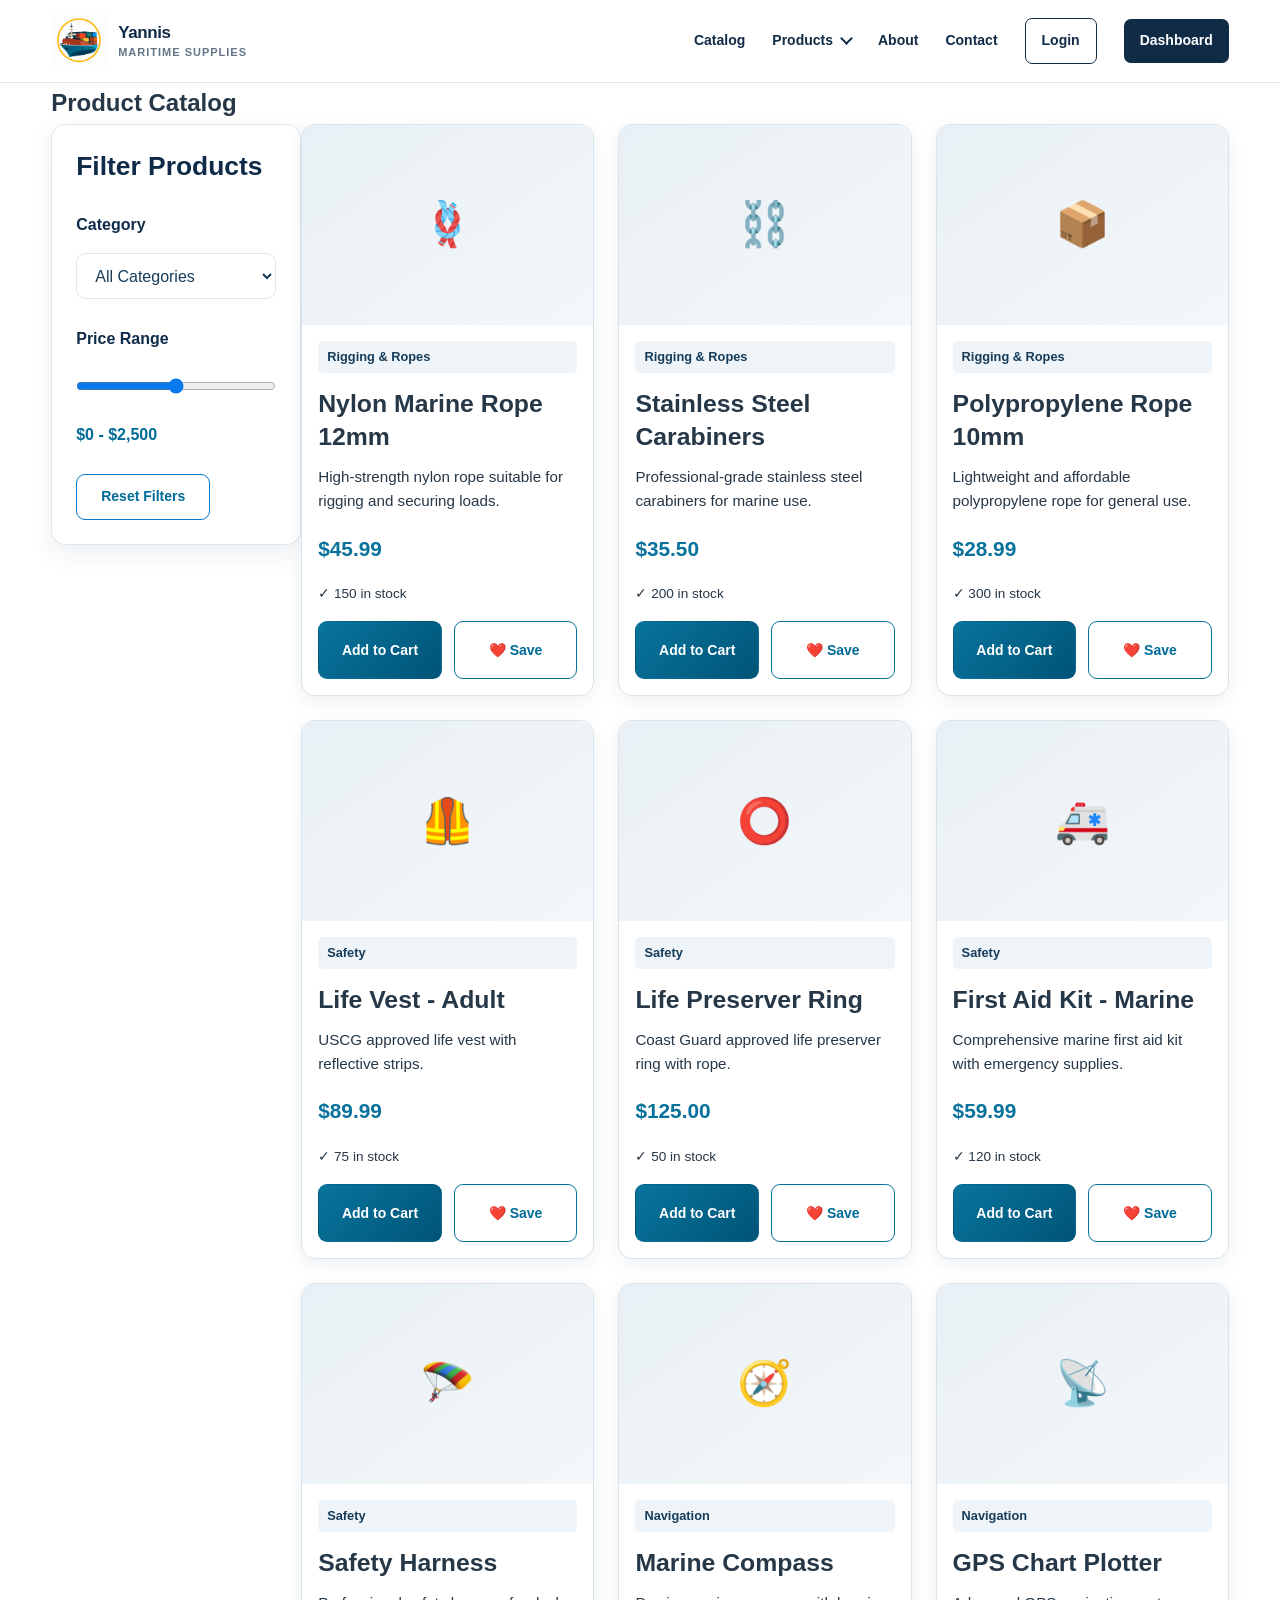
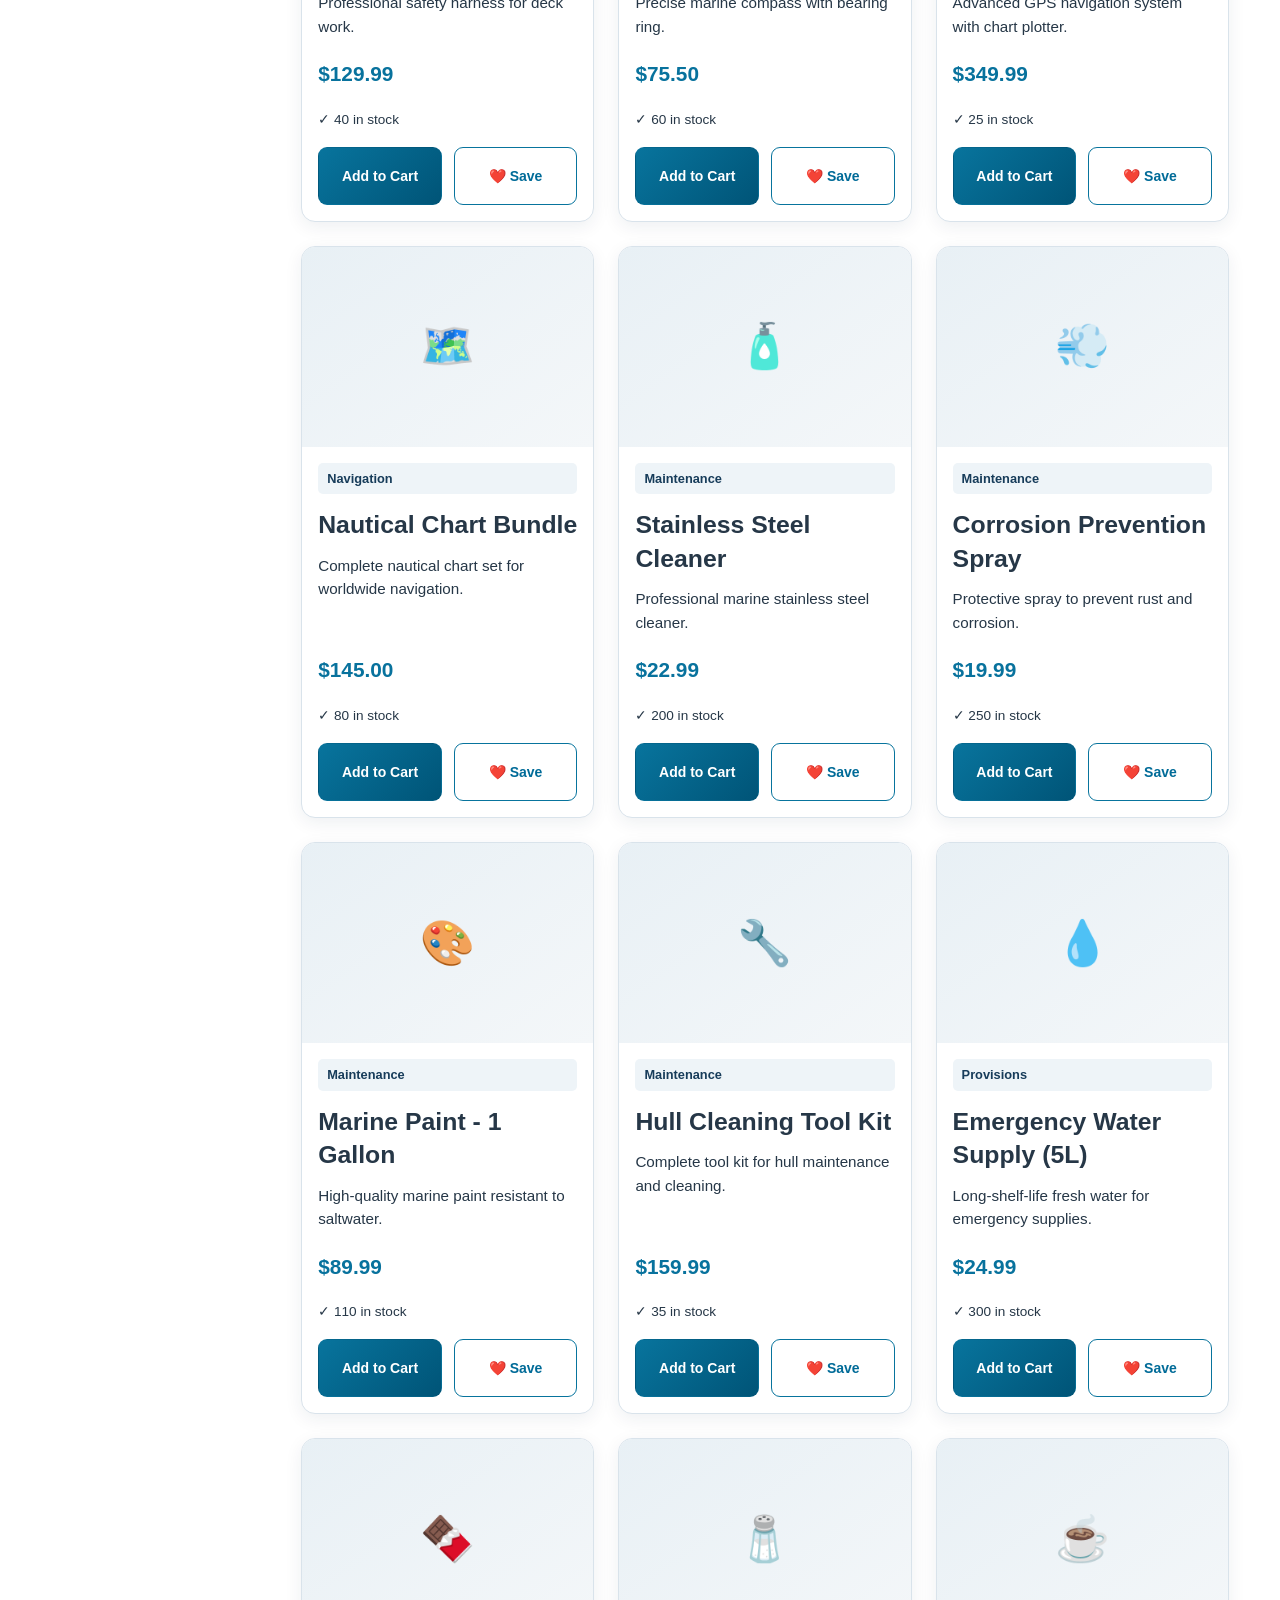
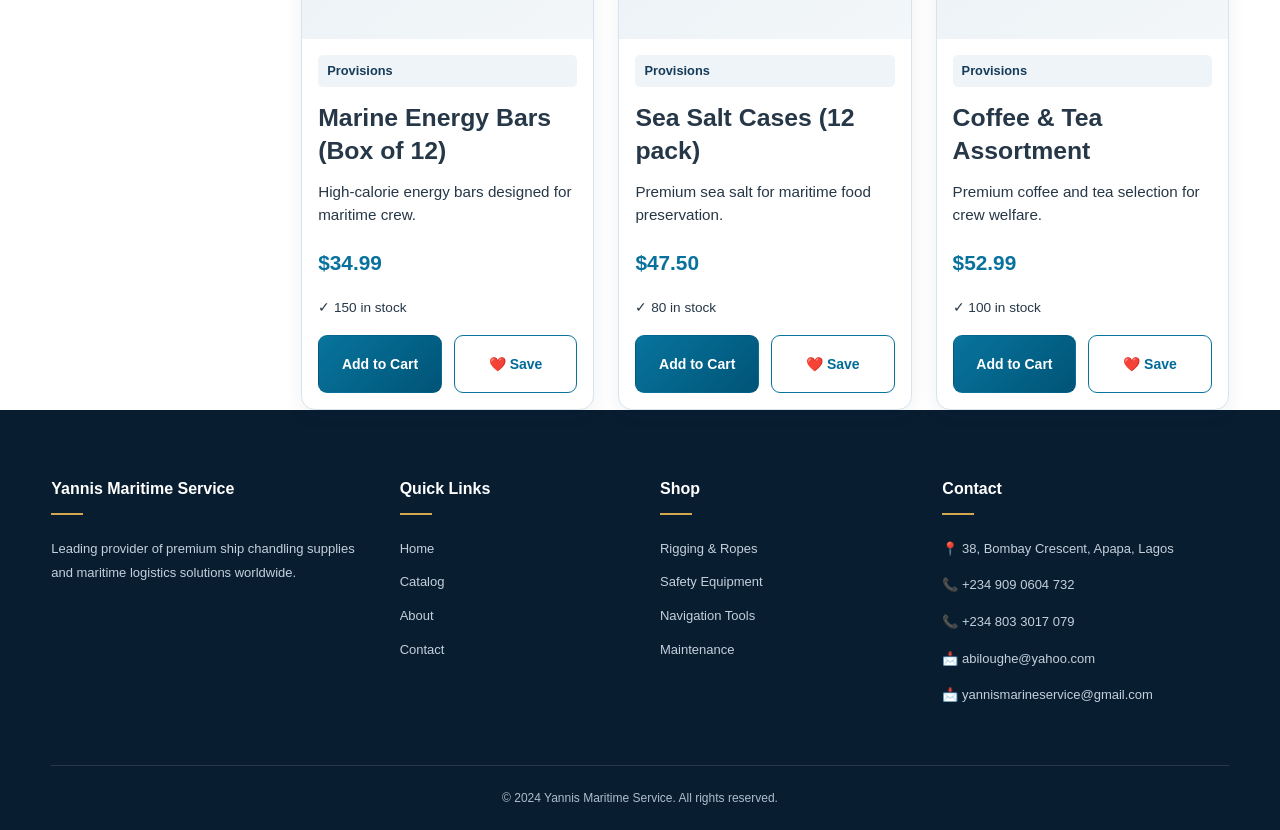
==== commit dd76c6ca: "Update maritime site design and assets" ====
--- a/catalog.html
+++ b/catalog.html
@@ -13,7 +13,11 @@
       <div class="container">
         <div class="nav-content">
           <div class="logo">
-            <span class="logo-icon">⚓</span>
+            <img
+              class="logo-image"
+              src="Images/Ship.png"
+              alt="Yannis Maritime Services logo"
+            />
             <span class="logo-text"
               >Yannis <span class="logo-accent">Maritime supplies</span></span
             >
@@ -149,6 +153,13 @@
             <p>📍 38, Bombay Crescent, Apapa, Lagos</p>
             <p>📞 +234 909 0604 732</p>
             <p>📞 +234 803 3017 079</p>
+            <a href="mailto:abiloughe@yahoo.com">
+              📩 abiloughe@yahoo.com
+            </a>
+
+            <a href="mailto:yannismarineservice@gmail.com">
+              📩 yannismarineservice@gmail.com
+            </a>
           </div>
         </div>
         <div class="footer-bottom">
--- a/css/styles.css
+++ b/css/styles.css
@@ -1,57 +1,25 @@
-/* ============================================
-   LIMANI SUPPLY - MAIN STYLES (HTML/CSS/JS)
-   Nautical Theme with Navy Blue #00234B
-   ============================================ */
-
-/* ============ ROOT & VARIABLES ============ */
+
+/* ========================================
+   YANNIS MARITIME SERVICES
+   Clean, professional maritime design
+======================================== */
+
 :root {
-    /* Nautical Colors */
-    --color-primary: #00234B;
-    --color-primary-dark: #001a33;
-    --color-primary-light: #003366;
-    
-    /* Ocean Blues */
-    --color-ocean-dark: #0a2348;
-    --color-ocean: #6db3e8;
-    --color-ocean-light: #b0d9f8;
-    --color-ocean-lighter: #e8f4ff;
-    
-    /* Neutrals */
-    --color-white: #ffffff;
-    --color-gray-light: #f8f9fa;
-    --color-gray: #6b7280;
-    --color-gray-dark: #333333;
-    --color-black: #000000;
-    
-    /* Accent Colors */
-    --color-success: #10b981;
-    --color-warning: #f59e0b;
-    --color-error: #ef4444;
-    
-    /* Typography */
-    --font-serif: 'Georgia', 'Times New Roman', serif;
-    --font-sans: -apple-system, BlinkMacSystemFont, 'Segoe UI', 'Roboto', 'Oxygen', sans-serif;
-    
-    /* Spacing */
-    --spacing-xs: 8px;
-    --spacing-sm: 12px;
-    --spacing-md: 16px;
-    --spacing-lg: 24px;
-    --spacing-xl: 32px;
-    --spacing-2xl: 48px;
-    
-    /* Border Radius */
-    --radius-sm: 4px;
-    --radius-md: 8px;
-    --radius-lg: 12px;
-    
-    /* Shadows */
-    --shadow-sm: 0 1px 2px rgba(0, 0, 0, 0.05);
-    --shadow-md: 0 4px 6px rgba(0, 0, 0, 0.1);
-    --shadow-lg: 0 10px 15px rgba(0, 0, 0, 0.1);
-}
-
-/* ============ RESET & BASE ============ */
+    --navy: #102b46;
+    --navy-dark: #091d31;
+    --navy-light: #1c4567;
+    --gold: #d5a84f;
+    --gold-light: #f2dfb4;
+    --white: #ffffff;
+    --off-white: #f5f7fa;
+    --text: #263747;
+    --muted: #647587;
+    --border: #e2e8ef;
+    --shadow: 0 12px 32px rgba(16, 43, 70, 0.09);
+    --radius: 12px;
+    --container: 1180px;
+}
+
 * {
     margin: 0;
     padding: 0;
@@ -60,1020 +28,1283 @@
 
 html {
     scroll-behavior: smooth;
-    font-size: 16px;
+    scroll-padding-top: 90px;
 }
 
 body {
-    font-family: var(--font-sans);
-    color: var(--color-gray-dark);
-    background-color: var(--color-white);
-    line-height: 1.6;
+    font-family: "Segoe UI", Arial, sans-serif;
+    background: var(--white);
+    color: var(--text);
+    line-height: 1.7;
     overflow-x: hidden;
 }
 
-/* ============ TYPOGRAPHY ============ */
-h1, h2, h3, h4, h5, h6 {
-    font-family: var(--font-serif);
-    font-weight: bold;
-    margin-bottom: var(--spacing-md);
-    color: var(--color-primary-dark);
-}
-
-h1 {
-    font-size: 3.5rem;
-    line-height: 1.2;
-}
-
-h2 {
-    font-size: 2.5rem;
-    line-height: 1.2;
-}
-
-h3 {
-    font-size: 1.75rem;
-}
-
-h4 {
-    font-size: 1.25rem;
-}
-
-p {
-    margin-bottom: var(--spacing-md);
-}
-
 a {
-    color: var(--color-ocean);
+    color: inherit;
     text-decoration: none;
-    transition: color 0.3s ease;
-}
-
-a:hover {
-    color: var(--color-primary);
-}
-
-/* ============ CONTAINER ============ */
+}
+
+img {
+    display: block;
+    max-width: 100%;
+}
+
+ul {
+    list-style: none;
+}
+
+button,
+input,
+textarea,
+select {
+    font: inherit;
+}
+
 .container {
-    max-width: 1200px;
-    margin: 0 auto;
-    padding: 0 var(--spacing-md);
-}
-
-/* ============ BUTTONS ============ */
-.btn {
-    display: inline-block;
-    padding: var(--spacing-sm) var(--spacing-lg);
-    border: none;
-    border-radius: var(--radius-md);
-    font-size: 1rem;
-    font-weight: 600;
-    cursor: pointer;
-    transition: all 0.3s ease;
-    text-align: center;
-    text-decoration: none;
-    font-family: var(--font-sans);
-}
-
-.btn-primary {
-    background-color: var(--color-ocean);
-    color: var(--color-white);
-}
-
-.btn-primary:hover {
-    background-color: #5fa5d8;
-    box-shadow: var(--shadow-lg);
-}
-
-.btn-primary-light {
-    background-color: var(--color-ocean);
-    color: var(--color-white);
-}
-
-.btn-primary-light:hover {
-    background-color: #5fa5d8;
-}
-
-.btn-secondary {
-    background-color: transparent;
-    color: var(--color-ocean);
-    border: 2px solid var(--color-ocean);
-}
-
-.btn-secondary:hover {
-    background-color: var(--color-ocean);
-    color: var(--color-white);
-}
-
-.btn-block {
-    width: 100%;
-}
-
-.btn-alt {
-    width: 100%;
-    padding: var(--spacing-sm) var(--spacing-lg);
-    background-color: var(--color-white);
-    border: 2px solid var(--color-gray);
-    border-radius: var(--radius-md);
-    cursor: pointer;
-    font-weight: 600;
-    transition: all 0.3s ease;
-}
-
-.btn-alt:hover {
-    background-color: var(--color-gray-light);
-}
-
-/* ============ NAVBAR ============ */
+    width: min(92%, var(--container));
+    margin-inline: auto;
+}
+
+/* ========================================
+   NAVIGATION
+======================================== */
+
 .navbar {
-    background: linear-gradient(to right, var(--color-primary), var(--color-primary-light));
-    padding: var(--spacing-md) 0;
-    box-shadow: var(--shadow-md);
     position: sticky;
     top: 0;
-    z-index: 100;
+    z-index: 1000;
+    background: var(--white);
+    border-bottom: 1px solid var(--border);
+    box-shadow: 0 3px 14px rgba(9, 29, 49, 0.04);
 }
 
 .nav-content {
+    min-height: 82px;
     display: flex;
+    align-items: center;
     justify-content: space-between;
-    align-items: center;
+    gap: 28px;
 }
 
 .logo {
     display: flex;
     align-items: center;
-    gap: var(--spacing-sm);
-    font-size: 1.5rem;
-    font-weight: bold;
-    color: var(--color-white);
-    font-family: var(--font-serif);
+    gap: 11px;
+    min-width: 0;
 }
 
 .logo-icon {
-    font-size: 1.75rem;
-    animation: wave 2s ease-in-out infinite;
+    width: 46px;
+    height: 46px;
+    display: grid;
+    place-items: center;
+    flex-shrink: 0;
+    border-radius: 10px;
+    background: var(--navy);
+    color: var(--gold);
+    font-size: 26px;
 }
 
 .logo-text {
-    color: var(--color-white);
+    color: var(--navy);
+    font-size: 17px;
+    font-weight: 800;
+    line-height: 1.35;
+    letter-spacing: -0.4px;
+}
+
+.logo-image {
+  display: block;
+  width: 56px;
+  height: 56px;
+  flex: 0 0 56px;
+  object-fit: contain;
 }
 
 .logo-accent {
-    color: var(--color-ocean-light);
-}
-
-/* Animations */
-@keyframes wave {
-    0%, 100% {
-        transform: translateY(0);
-    }
-    50% {
-        transform: translateY(-5px);
-    }
+    display: block;
+    color: var(--muted);
+    font-size: 11px;
+    font-weight: 600;
+    letter-spacing: 1px;
+    text-transform: uppercase;
 }
 
 .nav-menu {
     display: flex;
-    list-style: none;
-    gap: var(--spacing-lg);
     align-items: center;
-}
-
-.nav-menu a {
-    color: var(--color-white);
-    font-weight: 500;
-    transition: color 0.3s ease;
-}
-
-.nav-menu a:hover {
-    color: var(--color-ocean-light);
-}
-
-.btn-login,
-.btn-dashboard {
-    padding: var(--spacing-xs) var(--spacing-lg);
-    background-color: transparent;
-    border: 2px solid var(--color-ocean-light);
-    border-radius: var(--radius-md);
-    color: var(--color-ocean-light) !important;
-    transition: all 0.3s ease;
-}
-
-.btn-dashboard:hover,
-.btn-login:hover {
-    background-color: var(--color-ocean-light);
-    color: var(--color-primary) !important;
+    gap: 27px;
+}
+
+.nav-menu > li {
+    position: relative;
+}
+
+.nav-menu > li > a {
+    display: inline-flex;
+    align-items: center;
+    padding: 10px 0;
+    color: var(--navy);
+    font-size: 14px;
+    font-weight: 600;
+    transition: color 0.2s ease;
+}
+
+.nav-menu > li > a:hover,
+.nav-menu > li > a:focus-visible {
+    color: #b4862e;
 }
 
 /* Dropdown */
+
+/* Products dropdown */
 .dropdown {
-    position: relative;
+  position: relative;
 }
 
 .dropdown-toggle::after {
-    content: '';
-    display: inline-block;
-    width: 8px;
-    height: 8px;
-    border-right: 2px solid currentColor;
-    border-bottom: 2px solid currentColor;
-    transform: rotate(-45deg);
-    margin-left: 4px;
+  content: "";
+  display: inline-block;
+  width: 7px;
+  height: 7px;
+  margin-left: 9px;
+  border-right: 2px solid currentColor;
+  border-bottom: 2px solid currentColor;
+  transform: translateY(-2px) rotate(45deg);
+  transition: transform 0.2s ease;
 }
 
 .dropdown-menu {
-    display: none;
-    position: absolute;
-    top: 100%;
-    left: 0;
-    background-color: var(--color-white);
-    list-style: none;
-    border-radius: var(--radius-md);
-    box-shadow: var(--shadow-lg);
-    min-width: 200px;
-    margin-top: var(--spacing-sm);
-    z-index: 10;
-}
-
-.dropdown:hover .dropdown-menu {
-    display: block;
+  position: absolute;
+  top: calc(100% + 10px);
+  left: -18px;
+  z-index: 20;
+  width: 230px;
+  padding: 9px;
+  background: #fff;
+  border: 1px solid #e2eaf0;
+  border-radius: 10px;
+  box-shadow: 0 12px 30px rgba(16, 43, 73, 0.14);
+  list-style: none;
+  opacity: 0;
+  visibility: hidden;
+  transform: translateY(8px);
+  transition: opacity 0.2s ease, transform 0.2s ease, visibility 0.2s ease;
+}
+
+/* Keeps the pointer over Products while moving into the submenu */
+.dropdown::after {
+  content: "";
+  position: absolute;
+  top: 100%;
+  left: -18px;
+  width: 230px;
+  height: 10px;
+}
+
+.dropdown:hover > .dropdown-menu,
+.dropdown:focus-within > .dropdown-menu {
+  opacity: 1;
+  visibility: visible;
+  transform: translateY(0);
 }
 
 .dropdown-menu li {
-    border-bottom: 1px solid var(--color-gray-light);
-}
-
-.dropdown-menu li:last-child {
-    border-bottom: none;
+  border: 0;
 }
 
 .dropdown-menu a {
-    display: block;
-    padding: var(--spacing-sm) var(--spacing-md);
-    color: var(--color-gray-dark);
-    transition: all 0.3s ease;
+  display: block;
+  padding: 10px 12px;
+  color: #29384a;
+  font-size: 0.85rem;
+  border-radius: 6px;
+  transition: background-color 0.2s ease, color 0.2s ease;
 }
 
 .dropdown-menu a:hover {
-    background-color: var(--color-gray-light);
-    color: var(--color-ocean);
-    padding-left: var(--spacing-lg);
-}
-
-/* Mobile Menu Toggle */
+  background: #f3f6f9;
+  color: #102b49;
+}
+
+
+
+/* Login and dashboard links */
+
+.nav-menu > li > a.btn-login,
+.nav-menu > li > a.btn-dashboard {
+    padding: 10px 16px;
+    border-radius: 7px;
+}
+
+.nav-menu > li > a.btn-login {
+    border: 1px solid var(--navy);
+}
+
+.nav-menu > li > a.btn-dashboard {
+    background: var(--navy);
+    color: var(--white);
+}
+
+.nav-menu > li > a.btn-dashboard:hover {
+    background: var(--navy-light);
+    color: var(--white);
+}
+
 .nav-toggle {
     display: none;
-    flex-direction: column;
-    cursor: pointer;
-    gap: 6px;
-}
-
-.nav-toggle span {
-    width: 25px;
-    height: 3px;
-    background-color: var(--color-white);
-    border-radius: 2px;
-    transition: all 0.3s ease;
-}
-
-/* ============ HERO SECTION ============ */
+}
+
+/* ========================================
+   HERO SECTION
+======================================== */
+
 .hero {
     position: relative;
-    padding: var(--spacing-2xl) 0;
-    color: var(--color-white);
-    overflow: hidden;
-    min-height: 600px;
+    min-height: 570px;
     display: flex;
     align-items: center;
+    isolation: isolate;
+    overflow: hidden;
+    background: var(--navy-dark);
+    color: var(--white);
 }
 
 .hero-bg {
     position: absolute;
     inset: 0;
-    background: linear-gradient(135deg, var(--color-primary) 0%, var(--color-primary-light) 50%, var(--color-ocean-dark) 100%);
-    z-index: 1;
-    opacity: 0.95;
-}
-
-.hero-bg::before {
-    content: '';
+    z-index: -1;
+    background:
+        linear-gradient(
+            90deg,
+            rgba(9, 29, 49, 0.96) 0%,
+            rgba(9, 29, 49, 0.82) 48%,
+            rgba(9, 29, 49, 0.43) 100%
+        ),
+        url("../images/ship-hero.jpg") center 55% / cover no-repeat;
+}
+
+.hero-content {
+    max-width: 760px;
+    padding: 90px 0;
+    animation: heroEnter 0.7s ease-out both;
+}
+
+.hero h2 {
+    max-width: 650px;
+    margin-bottom: 22px;
+    font-size: clamp(33px, 5vw, 60px);
+    font-weight: 700;
+    line-height: 1.12;
+    letter-spacing: -1.8px;
+}
+
+.hero-content > p {
+    max-width: 620px;
+    margin-bottom: 32px;
+    color: #e1e9f0;
+    font-size: 17px;
+    line-height: 1.9;
+}
+
+.hero-buttons {
+    display: flex;
+    flex-wrap: wrap;
+    gap: 14px;
+}
+
+/* ========================================
+   BUTTONS
+======================================== */
+
+.btn {
+    display: inline-flex;
+    align-items: center;
+    justify-content: center;
+    min-height: 48px;
+    padding: 12px 23px;
+    border: 1px solid transparent;
+    border-radius: 7px;
+    font-size: 14px;
+    font-weight: 700;
+    cursor: pointer;
+    transition:
+        background 0.2s ease,
+        color 0.2s ease,
+        border-color 0.2s ease,
+        transform 0.2s ease;
+}
+
+.btn:hover {
+    transform: translateY(-2px);
+}
+
+.btn-primary {
+    background: var(--gold);
+    color: var(--navy-dark);
+}
+
+.btn-primary:hover {
+    background: var(--gold-light);
+}
+
+.btn-secondary {
+    border-color: rgba(255, 255, 255, 0.65);
+    color: var(--white);
+}
+
+.btn-secondary:hover {
+    background: var(--white);
+    color: var(--navy);
+}
+
+.btn-primary-light {
+    background: var(--white);
+    color: var(--navy);
+}
+
+.btn-primary-light:hover {
+    background: var(--gold-light);
+}
+
+/* ========================================
+   FEATURES SECTION
+======================================== */
+
+.features {
+    padding: 95px 0;
+    background: var(--off-white);
+}
+
+.features h2 {
+    max-width: 650px;
+    margin: 0 auto 48px;
+    color: var(--navy);
+    text-align: center;
+    font-size: clamp(27px, 3vw, 38px);
+    line-height: 1.3;
+    letter-spacing: -0.8px;
+}
+
+.features-grid {
+    display: grid;
+    grid-template-columns: repeat(3, minmax(0, 1fr));
+    gap: 23px;
+}
+
+.feature-card {
+    position: relative;
+    padding: 30px 25px;
+    background: var(--white);
+    border: 1px solid var(--border);
+    border-radius: var(--radius);
+    transition:
+        transform 0.25s ease,
+        box-shadow 0.25s ease,
+        border-color 0.25s ease;
+}
+
+.feature-card::before {
+    content: "";
+    display: block;
+    width: 38px;
+    height: 3px;
+    margin-bottom: 21px;
+    background: var(--gold);
+    border-radius: 3px;
+}
+
+.feature-card:hover {
+    transform: translateY(-5px);
+    border-color: #c8d5e2;
+    box-shadow: var(--shadow);
+}
+
+.feature-card h3 {
+    margin-bottom: 10px;
+    color: var(--navy);
+    font-size: 19px;
+    line-height: 1.4;
+}
+
+.feature-card p {
+    color: var(--muted);
+    font-size: 14px;
+    line-height: 1.9;
+}
+
+/* ========================================
+   CALL TO ACTION
+======================================== */
+
+.cta {
+    padding: 78px 20px;
+    background: var(--navy);
+    color: var(--white);
+    text-align: center;
+}
+
+.cta h2 {
+    margin-bottom: 12px;
+    font-size: clamp(28px, 3.5vw, 40px);
+    line-height: 1.3;
+}
+
+.cta p {
+    max-width: 650px;
+    margin: 0 auto 27px;
+    color: #d5e0e9;
+    font-size: 15px;
+}
+
+/* ========================================
+   FOOTER
+======================================== */
+
+.footer {
+    padding: 65px 0 0;
+    background: var(--navy-dark);
+    color: var(--white);
+}
+
+.footer-content {
+    display: grid;
+    grid-template-columns: 1.4fr 1fr 1.1fr 1.3fr;
+    gap: 40px;
+    padding-bottom: 45px;
+}
+
+.footer-section h4 {
+    position: relative;
+    margin-bottom: 22px;
+    padding-bottom: 12px;
+    font-size: 16px;
+    font-weight: 700;
+}
+
+.footer-section h4::after {
+    content: "";
     position: absolute;
-    inset: 0;
-    background-image: 
-        radial-gradient(circle at 20% 50%, rgba(109, 179, 232, 0.1) 0%, transparent 50%),
-        radial-gradient(circle at 80% 80%, rgba(109, 179, 232, 0.05) 0%, transparent 50%);
-    z-index: 1;
-}
-
-.hero-content {
-    position: relative;
-    z-index: 2;
-    max-width: 800px;
-    animation: fadeInUp 1s ease-out;
-}
-
-@keyframes fadeInUp {
+    bottom: 0;
+    left: 0;
+    width: 32px;
+    height: 2px;
+    background: var(--gold);
+}
+
+.footer-section p,
+.footer-section li,
+.footer-section > a {
+    color: #c4d0dc;
+    font-size: 13px;
+    line-height: 1.9;
+}
+
+.footer-section p {
+    margin-bottom: 12px;
+}
+
+.footer-section li {
+    margin-bottom: 9px;
+}
+
+.footer-section li a,
+.footer-section > a {
+    overflow-wrap: anywhere;
+    transition: color 0.2s ease;
+}
+
+.footer-section li a:hover,
+.footer-section > a:hover {
+    color: var(--gold);
+}
+
+.footer-section > a {
+    display: block;
+    margin-bottom: 12px;
+}
+
+.footer-bottom {
+    padding: 22px 0;
+    border-top: 1px solid rgba(255, 255, 255, 0.12);
+    text-align: center;
+}
+
+.footer-bottom p {
+    color: #aebdcb;
+    font-size: 12px;
+}
+
+.catalog-wrapper {
+  display: grid;
+  grid-template-columns: minmax(220px, 250px) minmax(0, 1fr);
+  gap: var(--spacing-xl);
+  align-items: start;
+}
+
+#productsContainer.grid {
+  display: grid;
+  grid-template-columns: repeat(auto-fit, minmax(min(100%, 240px), 1fr));
+  gap: 24px;
+  align-items: stretch;
+}
+
+.products-grid {
+  min-width: 0;
+}
+
+.product-card {
+  display: flex;
+  min-width: 0;
+  flex-direction: column;
+  background: #fff;
+  border: 1px solid #d9e3eb;
+  border-radius: 14px;
+  overflow: hidden;
+  box-shadow: 0 5px 18px rgba(16, 43, 73, 0.07);
+  transition: transform 0.2s ease, box-shadow 0.2s ease, border-color 0.2s ease;
+}
+
+.product-card:hover {
+  box-shadow: 0 14px 30px rgba(16, 43, 73, 0.13);
+  transform: translateY(-3px);
+  border-color: #b7cbd9;
+}
+
+.product-image {
+  width: 100%;
+  height: 200px;
+  flex: 0 0 200px;
+  background: linear-gradient(145deg, #e8f0f5 0%, #f4f7f9 100%);
+  display: flex;
+  align-items: center;
+  justify-content: center;
+  font-size: 2.75rem;
+}
+
+.product-body {
+  display: flex;
+  flex: 1;
+  flex-direction: column;
+  padding: 16px;
+}
+
+.product-category {
+  display: inline-block;
+  background: #eef4f8;
+  color: #173c5a;
+  padding: 5px 9px;
+  border-radius: 5px;
+  font-size: 0.8rem;
+  font-weight: 600;
+  margin-bottom: 14px;
+}
+
+.product-name {
+  font-family: var(--font-serif);
+  font-size: 1.55rem;
+  line-height: 1.35;
+  font-weight: 600;
+  margin-bottom: 12px;
+  color: var(--color-primary);
+}
+
+.product-description {
+  font-size: 0.95rem;
+  color: var(--color-gray);
+  margin-bottom: 18px;
+  line-height: 1.55;
+}
+
+.product-price {
+  font-size: 1.3rem;
+  font-weight: bold;
+  color: #08729d;
+  margin-top: auto;
+  margin-bottom: 16px;
+}
+
+.product-stock {
+  font-size: 0.85rem;
+  margin-bottom: 16px;
+}
+
+.product-stock.in-stock {
+  color: var(--color-success);
+}
+
+.product-stock.out-of-stock {
+  color: var(--color-error);
+}
+
+.product-actions {
+  display: flex;
+  gap: 12px;
+}
+
+.product-actions button {
+  flex: 1;
+  min-width: 0;
+  min-height: 58px;
+  padding: 10px 12px;
+  line-height: 1.3;
+  border-radius: 9px;
+}
+
+.product-actions .btn-primary {
+  background: linear-gradient(135deg, #08749d, #005477);
+  color: #fff;
+  box-shadow: none;
+}
+
+.product-actions .btn-primary:hover {
+  background: #064566;
+}
+
+.product-actions .btn-secondary {
+  background: #fff;
+  color: #006b98;
+  border: 1px solid #08749d;
+}
+
+.product-actions .btn-secondary:hover {
+  background: #eef7fa;
+  color: #064566;
+}
+
+/* Catalog filter panel */
+.filters {
+  width: 100%;
+  min-width: 0;
+  padding: 24px;
+  background: #fff;
+  border: 1px solid #dce7ef;
+  border-radius: 14px;
+  box-shadow: 0 8px 24px rgba(16, 43, 73, 0.08);
+}
+
+.filters h3 {
+  margin: 0 0 28px;
+  color: #102b49;
+  font-size: 1.65rem;
+  line-height: 1.3;
+}
+
+.filter-group {
+  display: flex;
+  flex-direction: column;
+  gap: 15px;
+  margin-bottom: 26px;
+}
+
+.filter-group label {
+  display: block;
+  margin: 0;
+  color: #102b49;
+  font-size: 1rem;
+  font-weight: 600;
+}
+
+.filter-group select {
+  width: 100%;
+  min-height: 46px;
+  padding: 0 14px;
+  color: #173c5a;
+  background: #fff;
+  border: 1px solid #e2eaf0;
+  border-radius: 9px;
+  font: inherit;
+}
+
+.filter-group input[type="range"] {
+  width: 100%;
+  margin: 10px 0 12px;
+  padding: 0;
+  accent-color: #0879ef;
+  cursor: pointer;
+}
+
+#priceValue {
+  display: block;
+  margin: 0;
+  color: #006b98;
+  font-size: 1rem;
+  font-weight: 600;
+}
+
+.filters .btn-secondary {
+  min-height: 46px;
+  padding: 10px 24px;
+  color: #006b98;
+  background: #fff;
+  border: 1px solid #0879c9;
+  border-radius: 9px;
+  font-weight: 600;
+}
+
+.filters .btn-secondary:hover {
+  color: #fff;
+  background: #0879c9;
+}
+
+/* Keep the filter panel and controls readable on small screens */
+@media (max-width: 480px) {
+  .filters {
+    padding: 20px;
+  }
+
+  .filters h3 {
+    font-size: 1.4rem;
+    margin-bottom: 24px;
+  }
+
+  .filter-group {
+    gap: 10px;
+    margin-bottom: 22px;
+  }
+
+  .filter-group select {
+    min-height: 44px;
+  }
+}
+
+/* Login page layout */
+.login-section {
+  display: flex;
+  align-items: center;
+  justify-content: center;
+  min-height: calc(100vh - 160px);
+  padding: 40px 24px;
+  background: #f1f5f8;
+}
+
+.login-container {
+  display: grid;
+  grid-template-columns: minmax(0, 1fr) minmax(0, 1fr);
+  gap: 48px;
+  width: 100%;
+  max-width: 900px;
+  margin: 0 auto;
+}
+
+.login-box,
+.login-benefits {
+  min-width: 0;
+  padding: 40px;
+  border-radius: 12px;
+}
+
+.login-box {
+  background: #fff;
+  box-shadow: 0 12px 32px rgba(16, 43, 73, 0.08);
+}
+
+.login-box h2 {
+  margin: 0 0 12px;
+  color: #102b49;
+  font-family: Georgia, "Times New Roman", serif;
+  font-size: 2.5rem;
+  line-height: 1.2;
+}
+
+.login-box > p {
+  margin: 0 0 32px;
+  color: #65758b;
+  line-height: 1.7;
+}
+
+.login-form {
+  display: flex;
+  flex-direction: column;
+  gap: 22px;
+}
+
+.login-form .form-group {
+  display: flex;
+  flex-direction: column;
+  gap: 8px;
+}
+
+.login-form .form-group label {
+  color: #102b49;
+  font-weight: 600;
+}
+
+.login-form .form-group input {
+  width: 100%;
+  min-height: 46px;
+  padding: 12px 15px;
+  border: 1px solid #e1e8ef;
+  border-radius: 8px;
+  background: #fff;
+  color: #29384a;
+  font: inherit;
+}
+
+.login-form .form-group input:focus {
+  outline: 3px solid rgba(8, 116, 157, 0.15);
+  border-color: #08749d;
+}
+
+.form-remember {
+  display: flex;
+  align-items: center;
+  justify-content: space-between;
+  gap: 12px;
+  color: #29384a;
+  font-size: 0.9rem;
+}
+
+.form-remember label {
+  display: flex;
+  align-items: center;
+  gap: 8px;
+}
+
+.form-remember a,
+.login-footer a {
+  color: #08749d;
+  font-weight: 600;
+}
+
+.login-form .btn-primary {
+  width: 100%;
+  min-height: 48px;
+  border: 0;
+  border-radius: 8px;
+  background: linear-gradient(135deg, #08749d, #005477);
+  color: #fff;
+  font: inherit;
+  font-weight: 700;
+  cursor: pointer;
+}
+
+.login-divider {
+  position: relative;
+  margin: 24px 0;
+  color: #65758b;
+  text-align: center;
+}
+
+.login-alternative,
+.login-alternative .btn-alt {
+  width: 100%;
+}
+
+.login-alternative .btn-alt {
+  min-height: 46px;
+  border: 1px solid #dce5ec;
+  border-radius: 8px;
+  background: #fff;
+  color: #173c5a;
+  font: inherit;
+  cursor: pointer;
+}
+
+.login-footer {
+  margin: 24px 0 0;
+  color: #65758b;
+  text-align: center;
+  line-height: 1.6;
+}
+
+.login-benefits {
+  background: linear-gradient(145deg, #003b5b, #002b46);
+  color: #fff;
+}
+
+.login-benefits h3 {
+  margin: 0 0 28px;
+  color: #fff;
+  font-family: Georgia, "Times New Roman", serif;
+  font-size: 1.8rem;
+}
+
+.login-benefits ul {
+  margin: 0;
+  padding: 0;
+  list-style: none;
+}
+
+.login-benefits li {
+  padding: 12px 0;
+  color: #fff;
+  line-height: 1.6;
+}
+
+/* Dashboard layout */
+.dashboard-wrapper {
+  display: grid;
+  grid-template-columns: minmax(220px, 250px) minmax(0, 1fr);
+  align-items: start;
+  gap: 24px;
+  min-height: calc(100vh - 200px);
+  padding: 24px;
+}
+
+.dashboard-sidebar {
+  position: sticky;
+  top: 100px;
+  height: fit-content;
+  padding: 24px;
+  color: #fff;
+  background: linear-gradient(145deg, #003b5b, #002b46);
+  border-radius: 12px;
+}
+
+.sidebar-menu h3 {
+  margin: 0 0 28px;
+  color: #fff;
+  font-size: 1.8rem;
+}
+
+.sidebar-menu ul {
+  padding: 0;
+  list-style: none;
+}
+
+.sidebar-menu li {
+  margin-bottom: 12px;
+}
+
+.menu-item {
+  display: block;
+  padding: 14px 16px;
+  color: #e1edf5;
+  text-decoration: none;
+  border-left: 3px solid transparent;
+  border-radius: 0 8px 8px 0;
+  transition: background-color 0.2s ease, color 0.2s ease;
+}
+
+.menu-item:hover,
+.menu-item.active {
+  color: #fff;
+  background: rgba(36, 106, 159, 0.4);
+  border-left-color: #13b8e9;
+}
+
+.dashboard-content {
+  min-width: 0;
+  padding: 24px;
+  background: #fff;
+  border-radius: 12px;
+  box-shadow: 0 8px 28px rgba(16, 43, 73, 0.07);
+}
+
+.dashboard-section {
+  display: none;
+}
+
+.dashboard-section.active {
+  display: block;
+}
+
+.dashboard-section h2 {
+  margin: 0 0 28px;
+  color: #102b49;
+  font-size: clamp(2rem, 4vw, 2.7rem);
+  line-height: 1.15;
+}
+
+/* Overview statistic cards */
+.stats-grid {
+  display: grid;
+  grid-template-columns: repeat(2, minmax(0, 1fr));
+  gap: 24px;
+  margin-bottom: 48px;
+}
+
+.stat-card {
+  display: flex;
+  align-items: center;
+  gap: 20px;
+  min-width: 0;
+  padding: 24px;
+  background: linear-gradient(135deg, #f0f5f8, #fff);
+  border-left: 4px solid #d7a044;
+  border-radius: 12px;
+}
+
+.stat-icon {
+  flex: 0 0 auto;
+  font-size: 2.5rem;
+}
+
+.stat-label {
+  margin: 0;
+  color: #65758b;
+  font-size: 0.9rem;
+}
+
+.stat-value {
+  margin: 0;
+  color: #102b49;
+  font-size: 1.75rem;
+  font-weight: 700;
+}
+
+/* Orders tables */
+.recent-orders,
+.orders-list,
+.favorites-list {
+  min-width: 0;
+  margin-top: 32px;
+  overflow-x: auto;
+}
+
+.recent-orders h3 {
+  margin-bottom: 20px;
+  color: #102b49;
+  font-size: 1.75rem;
+}
+
+.dashboard-content table {
+  width: 100%;
+  min-width: 560px;
+  border-collapse: collapse;
+  background: #fff;
+}
+
+.dashboard-content th {
+  padding: 14px 16px;
+  color: #102b49;
+  text-align: left;
+  background: #f1f5f8;
+}
+
+.dashboard-content td {
+  padding: 14px 16px;
+  border-bottom: 1px solid #e5ebf1;
+}
+
+.dashboard-content tbody tr:hover {
+  background: #f8fafc;
+}
+
+.badge {
+  display: inline-block;
+  padding: 5px 12px;
+  border-radius: 20px;
+  font-size: 0.85rem;
+  font-weight: 600;
+}
+
+.badge-delivered {
+  color: #087443;
+  background: #d1fae5;
+}
+
+.badge-shipped {
+  color: #1d4ed8;
+  background: #dbeafe;
+}
+
+.badge-pending {
+  color: #9a4d08;
+  background: #ffedd5;
+}
+
+/* Account information */
+.account-form {
+  display: grid;
+  grid-template-columns: repeat(2, minmax(0, 1fr));
+  gap: 20px;
+  max-width: 760px;
+}
+
+.account-form .form-group {
+  display: flex;
+  flex-direction: column;
+  gap: 8px;
+}
+
+.account-form .form-group label {
+  color: #102b49;
+  font-weight: 600;
+}
+
+.account-form input {
+  width: 100%;
+  min-height: 46px;
+  padding: 10px 12px;
+  color: #29384a;
+  border: 1px solid #dce5ec;
+  border-radius: 8px;
+  font: inherit;
+}
+
+.account-form input:focus {
+  outline: 3px solid rgba(8, 116, 157, 0.15);
+  border-color: #08749d;
+}
+
+.account-form button {
+  justify-self: start;
+}
+
+/* Settings */
+.settings-options {
+  display: flex;
+  flex-direction: column;
+  gap: 16px;
+}
+
+.setting-item {
+  display: flex;
+  align-items: center;
+  justify-content: space-between;
+  gap: 16px;
+  padding: 18px;
+  background: #f3f6f9;
+  border-radius: 8px;
+}
+
+.setting-item h4 {
+  margin: 0;
+  color: #102b49;
+}
+
+/* Tablet and phone layout */
+@media (max-width: 768px) {
+  .dashboard-wrapper {
+    grid-template-columns: 1fr;
+    gap: 16px;
+    padding: 16px;
+  }
+
+  .dashboard-sidebar {
+    position: static;
+    padding: 20px;
+  }
+
+  .sidebar-menu h3 {
+    margin-bottom: 16px;
+  }
+
+  .sidebar-menu ul {
+    display: grid;
+    grid-template-columns: repeat(auto-fit, minmax(120px, 1fr));
+    gap: 8px;
+  }
+
+  .sidebar-menu li {
+    margin: 0;
+  }
+
+  .menu-item {
+    padding: 12px;
+    text-align: center;
+    border: 0;
+    border-bottom: 3px solid transparent;
+    border-radius: 8px;
+  }
+
+  .menu-item:hover,
+  .menu-item.active {
+    border-bottom-color: #13b8e9;
+  }
+
+  .dashboard-content {
+    padding: 20px;
+  }
+}
+
+@media (max-width: 480px) {
+  .dashboard-wrapper {
+    gap: 12px;
+    padding: 12px;
+  }
+
+  .dashboard-content {
+    padding: 16px;
+  }
+
+  .dashboard-section h2 {
+    font-size: 1.8rem;
+  }
+
+  .stats-grid {
+    grid-template-columns: 1fr;
+    gap: 12px;
+  }
+
+  .stat-card {
+    gap: 16px;
+    padding: 18px;
+  }
+
+  .account-form {
+    grid-template-columns: 1fr;
+  }
+
+  .setting-item {
+    align-items: flex-start;
+  }
+}
+
+/* Stack the panels on narrow phone screens; keep benefits visible */
+@media (max-width: 600px) {
+  .login-section {
+    min-height: auto;
+    padding: 24px 16px;
+  }
+
+  .login-container {
+    grid-template-columns: minmax(0, 1fr);
+    gap: 20px;
+    max-width: 440px;
+  }
+
+  .login-box,
+  .login-benefits {
+    padding: 28px 22px;
+  }
+
+  .login-box h2 {
+    font-size: 2rem;
+  }
+
+  .login-benefits h3 {
+    font-size: 1.6rem;
+  }
+}
+
+@media (max-width: 360px) {
+  .form-remember {
+    align-items: flex-start;
+    flex-direction: column;
+  }
+}
+
+/* ========================================
+   ACCESSIBILITY & ANIMATION
+======================================== */
+
+a:focus-visible,
+button:focus-visible {
+    outline: 3px solid var(--gold);
+    outline-offset: 4px;
+}
+
+@keyframes heroEnter {
     from {
         opacity: 0;
-        transform: translateY(30px);
+        transform: translateY(18px);
     }
+
     to {
         opacity: 1;
         transform: translateY(0);
     }
 }
 
-.hero h1 {
-    color: var(--color-white);
-    margin-bottom: var(--spacing-lg);
-    font-size: 3.5rem;
-}
-
-.hero p {
-    color: var(--color-ocean-lighter);
-    font-size: 1.125rem;
-    margin-bottom: var(--spacing-xl);
-    line-height: 1.8;
-}
-
-.hero-buttons {
-    display: flex;
-    gap: var(--spacing-md);
-    flex-wrap: wrap;
-}
-
-/* ============ FEATURES SECTION ============ */
-.features {
-    padding: var(--spacing-2xl) 0;
-    background-color: var(--color-gray-light);
-}
-
-.features h2 {
-    text-align: center;
-    margin-bottom: var(--spacing-2xl);
-}
-
-.features-grid {
-    display: grid;
-    grid-template-columns: repeat(auto-fit, minmax(300px, 1fr));
-    gap: var(--spacing-lg);
-}
-
-.feature-card {
-    background-color: var(--color-white);
-    padding: var(--spacing-lg);
-    border-radius: var(--radius-lg);
-    box-shadow: var(--shadow-md);
-    border-top: 4px solid var(--color-ocean);
-    transition: all 0.3s ease;
-}
-
-.feature-card:hover {
-    transform: translateY(-5px);
-    box-shadow: var(--shadow-lg);
-}
-
-.feature-card h3 {
-    color: var(--color-primary);
-    margin-bottom: var(--spacing-md);
-}
-
-.feature-card p {
-    color: var(--color-gray);
-    line-height: 1.7;
-}
-
-/* ============ CTA SECTION ============ */
-.cta {
-    background: linear-gradient(135deg, var(--color-primary) 0%, var(--color-primary-light) 100%);
-    color: var(--color-white);
-    padding: var(--spacing-2xl) 0;
-    text-align: center;
-}
-
-.cta h2 {
-    color: var(--color-white);
-    margin-bottom: var(--spacing-md);
-}
-
-.cta p {
-    color: var(--color-ocean-lighter);
-    font-size: 1.125rem;
-    margin-bottom: var(--spacing-lg);
-    max-width: 600px;
-    margin-left: auto;
-    margin-right: auto;
-}
-
-/* ============ FOOTER ============ */
-.footer {
-    background: linear-gradient(to bottom, var(--color-primary-light), var(--color-primary-dark));
-    color: var(--color-ocean-light);
-    padding: var(--spacing-2xl) 0 var(--spacing-lg);
-    margin-top: var(--spacing-2xl);
-}
-
-.footer-content {
-    display: grid;
-    grid-template-columns: repeat(auto-fit, minmax(250px, 1fr));
-    gap: var(--spacing-xl);
-    margin-bottom: var(--spacing-xl);
-}
-
-.footer-section h4 {
-    color: var(--color-ocean-light);
-    margin-bottom: var(--spacing-md);
-}
-
-.footer-section p {
-    color: var(--color-ocean-light);
-    font-size: 0.95rem;
-    line-height: 1.8;
-}
-
-.footer-section ul {
-    list-style: none;
-}
-
-.footer-section ul li {
-    margin-bottom: var(--spacing-sm);
-}
-
-.footer-section a {
-    color: var(--color-ocean-light);
-}
-
-.footer-section a:hover {
-    color: var(--color-white);
-    text-decoration: underline;
-}
-
-.footer-bottom {
-    border-top: 1px solid var(--color-primary);
-    padding-top: var(--spacing-lg);
-    text-align: center;
-    color: var(--color-ocean-light);
-}
-
-.footer-bottom::after {
-    content: '';
-    display: block;
-    height: 3px;
-    background: linear-gradient(90deg, var(--color-ocean) 0%, var(--color-ocean) 50%, transparent 100%);
-    margin-top: var(--spacing-lg);
-}
-
-/* ============ CATALOG PAGE ============ */
-.catalog-section {
-    padding: var(--spacing-2xl) 0;
-    min-height: 600px;
-}
-
-.catalog-section h1 {
-    text-align: center;
-    margin-bottom: var(--spacing-2xl);
-}
-
-.catalog-wrapper {
-    display: grid;
-    grid-template-columns: 250px 1fr;
-    gap: var(--spacing-xl);
-}
-
-.filters {
-    background-color: var(--color-white);
-    padding: var(--spacing-lg);
-    border-radius: var(--radius-lg);
-    box-shadow: var(--shadow-md);
-    height: fit-content;
-    position: sticky;
-    top: 100px;
-}
-
-.filters h3 {
-    margin-bottom: var(--spacing-lg);
-}
-
-.filter-group {
-    margin-bottom: var(--spacing-lg);
-}
-
-.filter-group label {
-    display: block;
-    margin-bottom: var(--spacing-sm);
-    font-weight: 600;
-    color: var(--color-primary);
-}
-
-.filter-group select,
-.filter-group input {
-    width: 100%;
-    padding: var(--spacing-sm) var(--spacing-md);
-    border: 1px solid var(--color-gray-light);
-    border-radius: var(--radius-md);
-    font-family: var(--font-sans);
-}
-
-.filter-group input[type="range"] {
-    padding: var(--spacing-md) 0;
-}
-
-#priceValue {
-    display: block;
-    margin-top: var(--spacing-sm);
-    color: var(--color-ocean);
-    font-weight: 600;
-}
-
-.products-grid .grid {
-    display: grid;
-    grid-template-columns: repeat(auto-fill, minmax(250px, 1fr));
-    gap: var(--spacing-lg);
-}
-
-.product-card {
-    background-color: var(--color-white);
-    border: 1px solid var(--color-gray-light);
-    border-radius: var(--radius-lg);
-    overflow: hidden;
-    box-shadow: var(--shadow-sm);
-    transition: all 0.3s ease;
-}
-
-.product-card:hover {
-    box-shadow: var(--shadow-lg);
-    transform: translateY(-5px);
-}
-
-.product-image {
-    width: 100%;
-    height: 200px;
-    background: linear-gradient(135deg, var(--color-ocean-lighter), var(--color-gray-light));
-    display: flex;
-    align-items: center;
-    justify-content: center;
-    font-size: 3rem;
-}
-
-.product-body {
-    padding: var(--spacing-md);
-}
-
-.product-category {
-    display: inline-block;
-    background-color: var(--color-ocean-lighter);
-    color: var(--color-primary);
-    padding: 4px 8px;
-    border-radius: var(--radius-sm);
-    font-size: 0.75rem;
-    font-weight: 600;
-    margin-bottom: var(--spacing-sm);
-}
-
-.product-name {
-    font-weight: 600;
-    margin-bottom: var(--spacing-sm);
-    color: var(--color-primary);
-}
-
-.product-description {
-    font-size: 0.9rem;
-    color: var(--color-gray);
-    margin-bottom: var(--spacing-md);
-    line-height: 1.5;
-}
-
-.product-price {
-    font-size: 1.25rem;
-    font-weight: bold;
-    color: var(--color-ocean);
-    margin-bottom: var(--spacing-md);
-}
-
-.product-stock {
-    font-size: 0.85rem;
-    margin-bottom: var(--spacing-md);
-}
-
-.product-stock.in-stock {
-    color: var(--color-success);
-}
-
-.product-stock.out-of-stock {
-    color: var(--color-error);
-}
-
-.product-actions {
-    display: flex;
-    gap: var(--spacing-sm);
-}
-
-.product-actions button {
-    flex: 1;
-}
-
-/* ============ DASHBOARD ============ */
-.dashboard-wrapper {
-    display: grid;
-    grid-template-columns: 250px 1fr;
-    min-height: calc(100vh - 200px);
-    padding: var(--spacing-lg) 0;
-    gap: var(--spacing-lg);
-}
-
-.dashboard-sidebar {
-    background-color: var(--color-primary);
-    padding: var(--spacing-lg);
-    border-radius: var(--radius-lg);
-    height: fit-content;
-    position: sticky;
-    top: 100px;
-}
-
-.sidebar-menu h3 {
-    color: var(--color-white);
-    margin-bottom: var(--spacing-lg);
-}
-
-.sidebar-menu ul {
-    list-style: none;
-}
-
-.sidebar-menu li {
-    margin-bottom: var(--spacing-sm);
-}
-
-.menu-item {
-    display: block;
-    padding: var(--spacing-sm) var(--spacing-md);
-    color: var(--color-ocean-light);
-    border-left: 3px solid transparent;
-    transition: all 0.3s ease;
-    text-decoration: none;
-}
-
-.menu-item:hover,
-.menu-item.active {
-    background-color: var(--color-primary-light);
-    color: var(--color-white);
-    border-left-color: var(--color-ocean);
-    padding-left: var(--spacing-lg);
-}
-
-.dashboard-content {
-    background-color: var(--color-white);
-    padding: var(--spacing-lg);
-    border-radius: var(--radius-lg);
-    box-shadow: var(--shadow-md);
-}
-
-.dashboard-section {
-    display: none;
-}
-
-.dashboard-section.active {
-    display: block;
-    animation: fadeInUp 0.3s ease;
-}
-
-.dashboard-section h2 {
-    margin-bottom: var(--spacing-xl);
-    color: var(--color-primary);
-}
-
-.stats-grid {
-    display: grid;
-    grid-template-columns: repeat(auto-fit, minmax(200px, 1fr));
-    gap: var(--spacing-lg);
-    margin-bottom: var(--spacing-2xl);
-}
-
-.stat-card {
-    background: linear-gradient(135deg, var(--color-ocean-lighter), var(--color-white));
-    padding: var(--spacing-lg);
-    border-radius: var(--radius-lg);
-    border-left: 4px solid var(--color-ocean);
-    display: flex;
-    align-items: center;
-    gap: var(--spacing-md);
-}
-
-.stat-icon {
-    font-size: 2.5rem;
-}
-
-.stat-label {
-    color: var(--color-gray);
-    font-size: 0.9rem;
-    margin: 0;
-}
-
-.stat-value {
-    color: var(--color-primary);
-    font-size: 1.75rem;
-    font-weight: bold;
-    margin: 0;
-}
-
-.recent-orders {
-    margin-top: var(--spacing-2xl);
-}
-
-.recent-orders h3 {
-    margin-bottom: var(--spacing-lg);
-}
-
-table {
-    width: 100%;
-    border-collapse: collapse;
-    background-color: var(--color-white);
-}
-
-tbody tr {
-    border-bottom: 1px solid var(--color-gray-light);
-    transition: background-color 0.3s ease;
-}
-
-tbody tr:hover {
-    background-color: var(--color-gray-light);
-}
-
-th {
-    background-color: var(--color-gray-light);
-    padding: var(--spacing-md);
-    text-align: left;
-    font-weight: 600;
-    color: var(--color-primary);
-}
-
-td {
-    padding: var(--spacing-md);
-}
-
-.badge {
-    display: inline-block;
-    padding: 4px 12px;
-    border-radius: 20px;
-    font-size: 0.85rem;
-    font-weight: 600;
-}
-
-.badge-delivered {
-    background-color: #d1fae5;
-    color: var(--color-success);
-}
-
-.badge-shipped {
-    background-color: #dbeafe;
-    color: #3b82f6;
-}
-
-.badge-pending {
-    background-color: #fed7aa;
-    color: var(--color-warning);
-}
-
-/* ============ LOGIN PAGE ============ */
-.login-section {
-    padding: var(--spacing-2xl);
-    background-color: var(--color-gray-light);
-    min-height: calc(100vh - 200px);
-    display: flex;
-    align-items: center;
-    justify-content: center;
-}
-
-.login-container {
-    display: grid;
-    grid-template-columns: 1fr 1fr;
-    gap: var(--spacing-2xl);
-    max-width: 900px;
-    width: 100%;
-}
-
-.login-box {
-    background-color: var(--color-white);
-    padding: var(--spacing-2xl);
-    border-radius: var(--radius-lg);
-    box-shadow: var(--shadow-lg);
-}
-
-.login-box h2 {
-    color: var(--color-primary);
-    margin-bottom: var(--spacing-sm);
-}
-
-.login-box > p {
-    color: var(--color-gray);
-    margin-bottom: var(--spacing-xl);
-}
-
-.login-form {
-    display: flex;
-    flex-direction: column;
-    gap: var(--spacing-lg);
-}
-
-.form-group {
-    display: flex;
-    flex-direction: column;
-}
-
-.form-group label {
-    margin-bottom: var(--spacing-sm);
-    font-weight: 600;
-    color: var(--color-primary);
-}
-
-.form-group input {
-    padding: var(--spacing-sm) var(--spacing-md);
-    border: 1px solid var(--color-gray-light);
-    border-radius: var(--radius-md);
-    font-family: var(--font-sans);
-    transition: border-color 0.3s ease;
-}
-
-.form-group input:focus {
-    outline: none;
-    border-color: var(--color-ocean);
-    box-shadow: 0 0 0 3px rgba(109, 179, 232, 0.1);
-}
-
-.form-remember {
-    display: flex;
-    justify-content: space-between;
-    align-items: center;
-    font-size: 0.9rem;
-}
-
-.form-remember label {
-    display: flex;
-    align-items: center;
-    gap: var(--spacing-sm);
-    cursor: pointer;
-}
-
-.form-remember a {
-    color: var(--color-ocean);
-}
-
-.login-divider {
-    text-align: center;
-    color: var(--color-gray);
-    position: relative;
-    margin: var(--spacing-lg) 0;
-}
-
-.login-divider::before,
-.login-divider::after {
-    content: '';
-    position: absolute;
-    top: 50%;
-    width: 45%;
-    height: 1px;
-    background-color: var(--color-gray-light);
-}
-
-.login-divider::before {
-    left: 0;
-}
-
-.login-divider::after {
-    right: 0;
-}
-
-.login-alternative {
-    display: flex;
-    gap: var(--spacing-md);
-}
-
-.login-footer {
-    text-align: center;
-    color: var(--color-gray);
-}
-
-.login-footer a {
-    color: var(--color-ocean);
-    font-weight: 600;
-}
-
-.login-benefits {
-    background: linear-gradient(135deg, var(--color-primary), var(--color-primary-light));
-    color: var(--color-white);
-    padding: var(--spacing-2xl);
-    border-radius: var(--radius-lg);
-}
-
-.login-benefits h3 {
-    color: var(--color-white);
-    margin-bottom: var(--spacing-lg);
-}
-
-.login-benefits ul {
-    list-style: none;
-}
-
-.login-benefits li {
-    padding: var(--spacing-sm) 0;
-    font-size: 1.05rem;
-    line-height: 1.8;
-}
-
-/* ============ FORMS ============ */
-.account-form {
-    max-width: 600px;
-    display: flex;
-    flex-direction: column;
-    gap: var(--spacing-lg);
-}
-
-.account-form input {
-    padding: var(--spacing-md) var(--spacing-md);
-    border: 1px solid var(--color-gray-light);
-    border-radius: var(--radius-md);
-    font-family: var(--font-sans);
-    font-size: 1rem;
-}
-
-.account-form input:focus {
-    outline: none;
-    border-color: var(--color-ocean);
-    box-shadow: 0 0 0 3px rgba(109, 179, 232, 0.1);
-}
-
-/* ============ SETTINGS ============ */
-.settings-options {
-    display: flex;
-    flex-direction: column;
-    gap: var(--spacing-lg);
-}
-
-.setting-item {
-    display: flex;
-    justify-content: space-between;
-    align-items: center;
-    padding: var(--spacing-lg);
-    background-color: var(--color-gray-light);
-    border-radius: var(--radius-md);
-}
-
-.setting-item h4 {
-    margin: 0;
-}
-
-.toggle {
-    position: relative;
-    display: inline-flex;
-    align-items: center;
-    cursor: pointer;
-}
-
-.toggle input {
-    display: none;
-}
-
-.toggle-switch {
-    width: 50px;
-    height: 28px;
-    background-color: var(--color-gray-light);
-    border-radius: 14px;
-    transition: background-color 0.3s ease;
-    position: relative;
-}
-
-.toggle-switch::after {
-    content: '';
-    position: absolute;
-    width: 24px;
-    height: 24px;
-    background-color: var(--color-white);
-    border-radius: 50%;
-    top: 2px;
-    left: 2px;
-    transition: left 0.3s ease;
-    box-shadow: var(--shadow-sm);
-}
-
-.toggle input:checked + .toggle-switch {
-    background-color: var(--color-ocean);
-}
-
-.toggle input:checked + .toggle-switch::after {
-    left: 24px;
-}
-
-/* ============ UTILITIES ============ */
-.text-center {
-    text-align: center;
-}
-
-.mt-md {
-    margin-top: var(--spacing-lg);
-}
-
-.mb-md {
-    margin-bottom: var(--spacing-lg);
-}
-
-.hidden {
-    display: none;
-}
+@media (prefers-reduced-motion: reduce) {
+    *,
+    *::before,
+    *::after {
+        scroll-behavior: auto !important;
+        animation-duration: 0.01ms !important;
+        transition-duration: 0.01ms !important;
+    }
+}
--- a/css/responsive.css
+++ b/css/responsive.css
@@ -1,9 +1,49 @@
+
 /* ============================================
-   RESPONSIVE DESIGN - Mobile & Tablet
-   ============================================ */
-
-/* ============ TABLETS (768px) ============ */
-@media (max-width: 768px) {
+   YANNIS MARITIME SERVICES
+   RESPONSIVE DESIGN - MOBILE & TABLET
+============================================ */
+
+
+/* ============================================
+   TABLETS & SMALL LAPTOPS
+   Maximum width: 1050px
+============================================ */
+
+@media (max-width: 1050px) {
+
+    .nav-content {
+        gap: 18px;
+    }
+
+    .nav-menu {
+        gap: 17px;
+    }
+
+    .logo-text {
+        font-size: 15px;
+    }
+
+    .features-grid {
+        grid-template-columns: repeat(2, minmax(0, 1fr));
+    }
+
+    .footer-content {
+        grid-template-columns: repeat(2, minmax(0, 1fr));
+        gap: 35px;
+    }
+}
+
+
+/* ============================================
+   TABLETS
+   Maximum width: 800px
+============================================ */
+
+@media (max-width: 800px) {
+
+    /* General Typography */
+
     h1 {
         font-size: 2.5rem;
     }
@@ -16,22 +56,86 @@
         font-size: 1.5rem;
     }
 
+
     /* Navigation */
+
+    .nav-content {
+        min-height: 74px;
+    }
+
+    .logo-icon {
+        width: 42px;
+        height: 42px;
+        font-size: 23px;
+    }
+
+    .logo-image {
+      display: block;
+      width: 56px;
+      height: 56px;
+      flex: 0 0 56px;
+      object-fit: contain;
+    }
+
+    .logo-text {
+        font-size: 14px;
+    }
+
+    .logo-accent {
+        font-size: 9px;
+        letter-spacing: 0.7px;
+    }
+
     .nav-toggle {
+        width: 42px;
+        height: 42px;
         display: flex;
+        flex-direction: column;
+        align-items: center;
+        justify-content: center;
+        gap: 5px;
+        flex-shrink: 0;
+        border: 1px solid var(--border);
+        border-radius: 8px;
+        cursor: pointer;
+    }
+
+    .nav-toggle span {
+        width: 20px;
+        height: 2px;
+        background: var(--navy);
+        border-radius: 2px;
+        transition: transform 0.2s ease, opacity 0.2s ease;
+    }
+
+    .nav-toggle.active span:first-child {
+        transform: translateY(7px) rotate(45deg);
+    }
+
+    .nav-toggle.active span:nth-child(2) {
+        opacity: 0;
+    }
+
+    .nav-toggle.active span:last-child {
+        transform: translateY(-7px) rotate(-45deg);
     }
 
     .nav-menu {
-        display: none;
         position: absolute;
         top: 100%;
         left: 0;
         right: 0;
+        display: none;
         flex-direction: column;
-        background-color: var(--color-primary);
-        padding: var(--spacing-lg);
-        gap: var(--spacing-md);
-        box-shadow: var(--shadow-lg);
+        align-items: stretch;
+        gap: 3px;
+        max-height: calc(100dvh - 74px);
+        overflow-y: auto;
+        padding: 15px 5%;
+        background: var(--white);
+        border-top: 1px solid var(--border);
+        border-bottom: 1px solid var(--border);
+        box-shadow: 0 12px 20px rgba(9, 29, 49, 0.08);
     }
 
     .nav-menu.active {
@@ -42,82 +146,150 @@
         width: 100%;
     }
 
+    .nav-menu > li > a {
+        display: flex;
+        width: 100%;
+        padding: 12px 10px;
+    }
+
+    .nav-menu > li > a.btn-login,
+    .nav-menu > li > a.btn-dashboard {
+        justify-content: center;
+        margin-top: 5px;
+    }
+
+
+    /* Navigation Dropdown */
+
+    .navbar {
+  background: #fff;
+  border-bottom: 1px solid #e5ebf1;
+}
+
+    .logo,
+    .logo-text {
+      color: #102b49;
+    }
+    
+    .logo-accent {
+      color: #8f682b;
+    }
+    
+    .nav-toggle span {
+      background: #102b49;
+    }
+    
+    .nav-menu {
+      background: #fff;
+      border-top: 1px solid #e5ebf1;
+    }
+    
     .nav-menu a {
-        display: block;
-        padding: var(--spacing-md);
-    }
-
+      color: #102b49;
+    }
+    
     .dropdown-menu {
-        position: static;
-        display: none;
-        background-color: var(--color-primary-light);
-        box-shadow: none;
-        margin-top: 0;
-    }
-
-    .dropdown {
-        width: 100%;
-    }
-
-    .dropdown:hover .dropdown-menu {
-        display: none;
-    }
-
-    .dropdown.active .dropdown-menu {
-        display: block;
-    }
-
-    .dropdown-toggle::after {
-        float: right;
-    }
-
-    .dropdown-menu a {
-        padding: var(--spacing-sm) var(--spacing-md);
-    }
-
-    /* Hero */
+      position: static;
+      display: none;
+      width: 100%;
+      padding: 4px 0 8px;
+      background: #f3f6f9;
+      border: 0;
+      border-radius: 8px;
+      box-shadow: none;
+      opacity: 1;
+      visibility: visible;
+      transform: none;
+    }
+    
+    .dropdown::after {
+      display: none;
+    }
+
+/* Mobile opens the submenu by tapping Products */
+.dropdown:hover > .dropdown-menu,
+.dropdown:focus-within > .dropdown-menu {
+  display: none;
+}
+
+.nav-menu.active .dropdown.active > .dropdown-menu {
+  display: flex;
+  flex-direction: column;
+}
+
+.dropdown-menu a {
+  color: #102b49;
+}
+
+
+    /* Hero Section */
+
     .hero {
-        padding: var(--spacing-xl) 0;
-        min-height: 400px;
+        min-height: 510px;
+    }
+
+    .hero-bg {
+        background:
+            linear-gradient(
+                90deg,
+                rgba(9, 29, 49, 0.93),
+                rgba(9, 29, 49, 0.70)
+            ),
+            url("../images/ship-hero.jpg") center / cover no-repeat;
+    }
+
+    .hero-content {
+        max-width: 100%;
+        padding: 75px 0;
     }
 
     .hero h1 {
-        font-size: 2rem;
-    }
-
-    .hero p {
-        font-size: 1rem;
+        font-size: clamp(34px, 7vw, 48px);
+        letter-spacing: -1px;
+    }
+
+    .hero-content > p {
+        font-size: 15px;
     }
 
     .hero-buttons {
-        flex-direction: column;
-    }
-
-    .hero-buttons a {
-        width: 100%;
-        text-align: center;
-    }
+        flex-wrap: wrap;
+        gap: 14px;
+    }
+
 
     /* Features */
+
     .features {
-        padding: var(--spacing-xl) 0;
+        padding: 70px 0;
+    }
+
+    .features h2 {
+        margin-bottom: 35px;
     }
 
     .features-grid {
-        grid-template-columns: 1fr;
-    }
+        grid-template-columns: repeat(2, minmax(0, 1fr));
+        gap: 20px;
+    }
+
 
     /* Catalog */
+
     .catalog-wrapper {
         grid-template-columns: 1fr;
     }
+
+
 
     .filters {
         position: static;
         top: auto;
     }
 
+
     /* Dashboard */
+
     .dashboard-wrapper {
         grid-template-columns: 1fr;
     }
@@ -129,7 +301,10 @@
 
     .sidebar-menu ul {
         display: grid;
-        grid-template-columns: repeat(auto-fit, minmax(120px, 1fr));
+        grid-template-columns: repeat(
+            auto-fit,
+            minmax(120px, 1fr)
+        );
         gap: var(--spacing-sm);
     }
 
@@ -145,10 +320,12 @@
 
     .menu-item.active {
         border-left: none;
-        border-bottom-color: var(--color-ocean);
-    }
+        border-bottom-color: var(--gold);
+    }
+
 
     /* Login */
+
     .login-container {
         grid-template-columns: 1fr;
     }
@@ -157,14 +334,37 @@
         display: none;
     }
 
+
+    /* Call To Action */
+
+    .cta {
+        padding: 65px 20px;
+    }
+
+
     /* Footer */
+
+    .footer {
+        padding-top: 50px;
+    }
+
     .footer-content {
-        grid-template-columns: repeat(2, 1fr);
-    }
-}
-
-/* ============ MOBILE (480px) ============ */
+        grid-template-columns: repeat(2, minmax(0, 1fr));
+        gap: 35px;
+    }
+
+}
+
+
+/* ============================================
+   MOBILE PHONES
+   Maximum width: 480px
+============================================ */
+
 @media (max-width: 480px) {
+
+    /* General */
+
     :root {
         font-size: 14px;
     }
@@ -182,59 +382,300 @@
     }
 
     .container {
-        padding: 0 var(--spacing-sm);
-    }
+        width: 90%;
+    }
+
 
     /* Logo */
+
     .logo {
-        font-size: 1rem;
+        gap: 8px;
     }
 
     .logo-icon {
-        font-size: 1.25rem;
-    }
+        width: 38px;
+        height: 38px;
+        font-size: 21px;
+    }
+
+    .logo-image {
+        width: 38px;
+        height: 38px;
+    }
+
+    .logo-text {
+        font-size: 12px;
+    }
+
+    .logo-accent {
+        font-size: 8px;
+        letter-spacing: 0.7px;
+    }
+
+    /* Login */
+
+    /* Login page layout */
+.login-section {
+  display: flex;
+  align-items: center;
+  justify-content: center;
+  min-height: calc(100vh - 160px);
+  padding: 40px 24px;
+  background: #f1f5f8;
+}
+
+.login-container {
+  display: grid;
+  grid-template-columns: minmax(0, 1fr) minmax(0, 1fr);
+  gap: 48px;
+  width: 100%;
+  max-width: 900px;
+  margin: 0 auto;
+}
+
+.login-box,
+.login-benefits {
+  min-width: 0;
+  padding: 40px;
+  border-radius: 12px;
+}
+
+.login-box {
+  background: #fff;
+  box-shadow: 0 12px 32px rgba(16, 43, 73, 0.08);
+}
+
+.login-box h2 {
+  margin: 0 0 12px;
+  color: #102b49;
+  font-family: Georgia, "Times New Roman", serif;
+  font-size: 2.5rem;
+  line-height: 1.2;
+}
+
+.login-box > p {
+  margin: 0 0 32px;
+  color: #65758b;
+  line-height: 1.7;
+}
+
+.login-form {
+  display: flex;
+  flex-direction: column;
+  gap: 22px;
+}
+
+.login-form .form-group {
+  display: flex;
+  flex-direction: column;
+  gap: 8px;
+}
+
+.login-form .form-group label {
+  color: #102b49;
+  font-weight: 600;
+}
+
+.login-form .form-group input {
+  width: 100%;
+  min-height: 46px;
+  padding: 12px 15px;
+  border: 1px solid #e1e8ef;
+  border-radius: 8px;
+  background: #fff;
+  color: #29384a;
+  font: inherit;
+}
+
+.login-form .form-group input:focus {
+  outline: 3px solid rgba(8, 116, 157, 0.15);
+  border-color: #08749d;
+}
+
+.form-remember {
+  display: flex;
+  align-items: center;
+  justify-content: space-between;
+  gap: 12px;
+  color: #29384a;
+  font-size: 0.9rem;
+}
+
+.form-remember label {
+  display: flex;
+  align-items: center;
+  gap: 8px;
+}
+
+.form-remember a,
+.login-footer a {
+  color: #08749d;
+  font-weight: 600;
+}
+
+.login-form .btn-primary {
+  width: 100%;
+  min-height: 48px;
+  border: 0;
+  border-radius: 8px;
+  background: linear-gradient(135deg, #08749d, #005477);
+  color: #fff;
+  font: inherit;
+  font-weight: 700;
+  cursor: pointer;
+}
+
+.login-divider {
+  position: relative;
+  margin: 24px 0;
+  color: #65758b;
+  text-align: center;
+}
+
+.login-alternative,
+.login-alternative .btn-alt {
+  width: 100%;
+}
+
+.login-alternative .btn-alt {
+  min-height: 46px;
+  border: 1px solid #dce5ec;
+  border-radius: 8px;
+  background: #fff;
+  color: #173c5a;
+  font: inherit;
+  cursor: pointer;
+}
+
+.login-footer {
+  margin: 24px 0 0;
+  color: #65758b;
+  text-align: center;
+  line-height: 1.6;
+}
+
+.login-benefits {
+  background: linear-gradient(145deg, #003b5b, #002b46);
+  color: #fff;
+}
+
+.login-benefits h3 {
+  margin: 0 0 28px;
+  color: #fff;
+  font-family: Georgia, "Times New Roman", serif;
+  font-size: 1.8rem;
+}
+
+.login-benefits ul {
+  margin: 0;
+  padding: 0;
+  list-style: none;
+}
+
+.login-benefits li {
+  padding: 12px 0;
+  color: #fff;
+  line-height: 1.6;
+}
+
+/* Stack the panels on narrow phone screens; keep benefits visible */
+@media (max-width: 600px) {
+  .login-section {
+    min-height: auto;
+    padding: 24px 16px;
+  }
+
+  .login-container {
+    grid-template-columns: minmax(0, 1fr);
+    gap: 20px;
+    max-width: 440px;
+  }
+
+  .login-box,
+  .login-benefits {
+    padding: 28px 22px;
+  }
+
+  .login-box h2 {
+    font-size: 2rem;
+  }
+
+  .login-benefits h3 {
+    font-size: 1.6rem;
+  }
+}
+
+@media (max-width: 360px) {
+  .form-remember {
+    align-items: flex-start;
+    flex-direction: column;
+  }
+}
 
     /* Buttons */
+
     .btn {
-        padding: var(--spacing-sm) var(--spacing-md);
+        min-height: 44px;
+        padding: 10px 16px;
         font-size: 0.9rem;
     }
 
+
     /* Hero */
+
     .hero {
-        padding: var(--spacing-lg) 0;
-        min-height: 300px;
+        min-height: 480px;
     }
 
     .hero-content {
-        max-width: 100%;
+        padding: 60px 0;
     }
 
     .hero h1 {
-        font-size: 1.5rem;
-        margin-bottom: var(--spacing-md);
-    }
-
-    .hero p {
-        font-size: 0.95rem;
-        margin-bottom: var(--spacing-lg);
-    }
+        font-size: 34px;
+        margin-bottom: 16px;
+    }
+
+    .hero-content > p {
+        font-size: 14px;
+        line-height: 1.8;
+        margin-bottom: 24px;
+    }
+
+    .hero-buttons {
+        flex-direction: column;
+        align-items: stretch;
+    }
+
+    .hero-buttons .btn {
+        width: 100%;
+        text-align: center;
+    }
+
 
     /* Features */
+
+    .features {
+        padding: 58px 0;
+    }
+
     .features h2 {
         font-size: 1.5rem;
-        margin-bottom: var(--spacing-xl);
+        margin-bottom: 30px;
     }
 
     .features-grid {
-        gap: var(--spacing-md);
+        grid-template-columns: 1fr;
+        gap: 16px;
     }
 
     .feature-card {
-        padding: var(--spacing-md);
-    }
-
-    /* Catalog Grid */
+        padding: 24px 21px;
+    }
+
+
+    /* Catalog */
+
     .products-grid .grid {
         grid-template-columns: 1fr;
     }
@@ -247,7 +688,6 @@
         padding: var(--spacing-md);
     }
 
-    /* Catalog Sidebar */
     .filters h3 {
         margin-bottom: var(--spacing-md);
     }
@@ -256,7 +696,9 @@
         margin-bottom: var(--spacing-md);
     }
 
-    /* Stats Grid */
+
+    /* Dashboard Statistics */
+
     .stats-grid {
         grid-template-columns: 1fr;
         gap: var(--spacing-md);
@@ -274,7 +716,9 @@
         font-size: 1.5rem;
     }
 
-    /* Table */
+
+    /* Tables */
+
     table {
         font-size: 0.85rem;
     }
@@ -284,17 +728,26 @@
         padding: var(--spacing-sm);
     }
 
+
     /* Footer */
+
+    .footer {
+        padding: 45px 0 16px;
+    }
+
     .footer-content {
         grid-template-columns: 1fr;
-        gap: var(--spacing-lg);
-    }
-
-    .footer {
-        padding: var(--spacing-lg) 0 var(--spacing-md);
-    }
+        gap: 28px;
+        padding-bottom: 35px;
+    }
+
+    .footer-section h4 {
+        margin-bottom: 17px;
+    }
+
 
     /* Account Form */
+
     .account-form {
         gap: var(--spacing-md);
     }
@@ -303,7 +756,9 @@
         padding: var(--spacing-sm);
     }
 
+
     /* Login Box */
+
     .login-box {
         padding: var(--spacing-lg);
     }
@@ -312,7 +767,9 @@
         gap: var(--spacing-md);
     }
 
+
     /* Settings */
+
     .setting-item {
         padding: var(--spacing-md);
         flex-direction: column;
@@ -321,18 +778,70 @@
     }
 
     .setting-item h4 {
+        width: 100%;
         margin: 0;
-        width: 100%;
     }
 
     .toggle {
         width: 100%;
         justify-content: flex-end;
     }
-}
-
-/* ============ SMALL MOBILE (320px) ============ */
+
+}
+
+
+@media (max-width: 768px) {
+  .catalog-wrapper {
+    grid-template-columns: 1fr;
+  }
+
+  #productsContainer.grid {
+    grid-template-columns: repeat(2, minmax(0, 1fr));
+  }
+}
+
+@media (max-width: 480px) {
+  #productsContainer.grid {
+    grid-template-columns: repeat(2, minmax(0, 1fr));
+    gap: var(--spacing-md);
+  }
+
+  .product-image {
+    height: 160px;
+    flex-basis: 160px;
+  }
+
+  .product-body {
+    padding: 12px;
+  }
+
+  .product-name {
+    font-size: 1.25rem;
+  }
+
+  .product-actions {
+    gap: 8px;
+  }
+
+  .product-actions button {
+    padding: 9px 8px;
+    font-size: 0.85rem;
+  }
+}
+
 @media (max-width: 320px) {
+  #productsContainer.grid {
+    grid-template-columns: 1fr;
+  }
+}
+
+/* ============================================
+   SMALL MOBILE PHONES
+   Maximum width: 320px
+============================================ */
+
+@media (max-width: 320px) {
+
     h1 {
         font-size: 1.5rem;
     }
@@ -341,22 +850,60 @@
         font-size: 1.25rem;
     }
 
-    /* Navigation adjust */
+
+    /* Navigation */
+
+    .nav-content {
+        gap: 8px;
+    }
+
+    .logo {
+        gap: 6px;
+    }
+
+    .logo-icon,
+    .logo-image {
+        width: 32px;
+        height: 32px;
+    }
+
+    .logo-text {
+        font-size: 11px;
+    }
+
+    .logo-accent {
+        font-size: 7px;
+        letter-spacing: 0.3px;
+    }
+
+    .nav-toggle {
+        width: 36px;
+        height: 36px;
+    }
+
     .nav-menu a {
         font-size: 0.9rem;
         padding: var(--spacing-sm);
     }
 
-    /* Button spacing */
+
+    /* Hero */
+
+    .hero h1 {
+        font-size: 1.5rem;
+    }
+
     .hero-buttons {
         flex-direction: column;
     }
 
-    .btn {
+    .hero-buttons .btn {
         width: 100%;
     }
 
-    /* Feature cards */
+
+    /* Feature Cards */
+
     .feature-card {
         padding: var(--spacing-sm);
     }
@@ -365,39 +912,49 @@
         font-size: 1rem;
     }
 
-    /* Stats */
+
+    /* Dashboard Statistics */
+
     .stat-card {
         gap: var(--spacing-sm);
     }
 
-    /* Stat grid to single column */
     .stats-grid {
         grid-template-columns: 1fr;
     }
-}
-
-/* ============ PRINT STYLES ============ */
+
+}
+
+
+/* ============================================
+   PRINT STYLES
+============================================ */
+
 @media print {
+
     .navbar,
     .footer,
     .filters,
-    .nav-toggle {
-        display: none;
+    .nav-toggle,
+    .hero-buttons,
+    .cta {
+        display: none !important;
     }
 
     body {
-        background-color: white;
-        color: black;
+        background: #ffffff;
+        color: #000000;
     }
 
     a {
-        color: black;
+        color: #000000;
         text-decoration: underline;
     }
 
     .btn {
-        border: 1px solid black;
-        background-color: white;
-        color: black;
-    }
-}
+        border: 1px solid #000000;
+        background: #ffffff;
+        color: #000000;
+    }
+
+}
